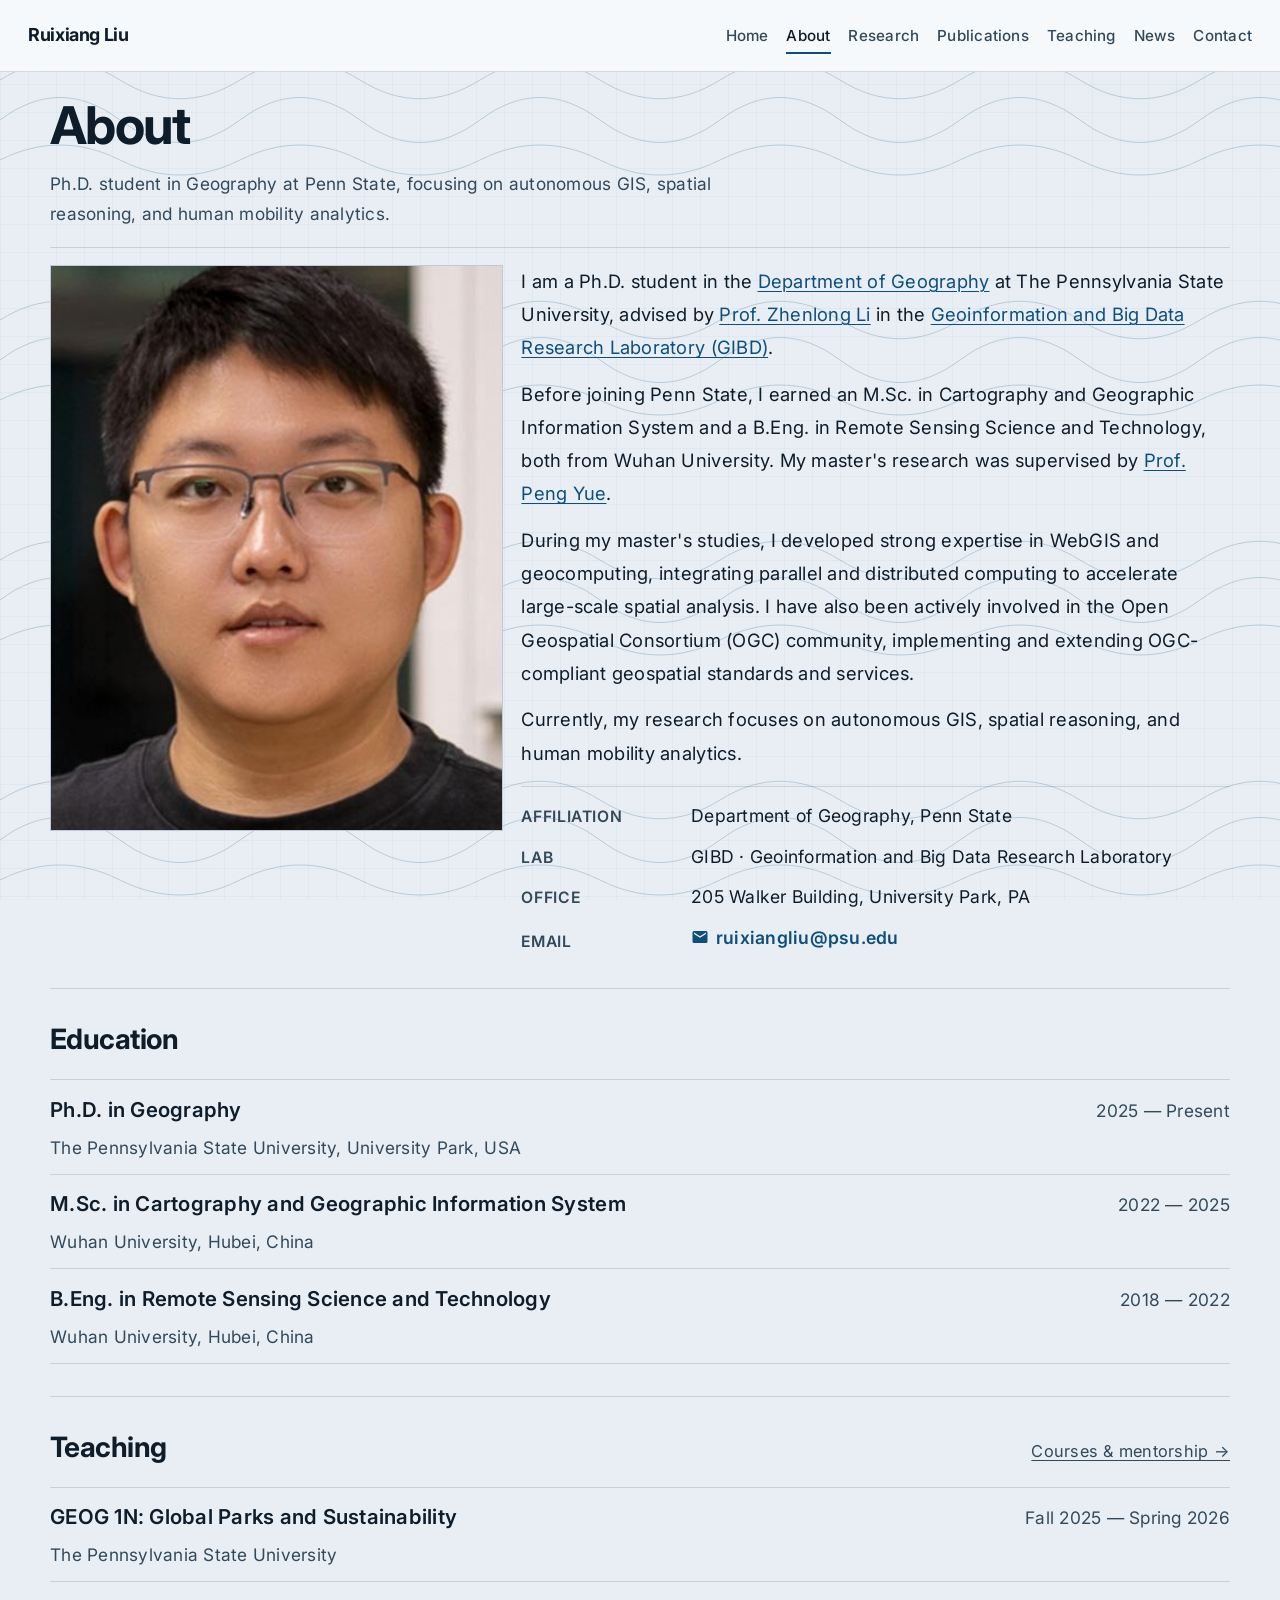
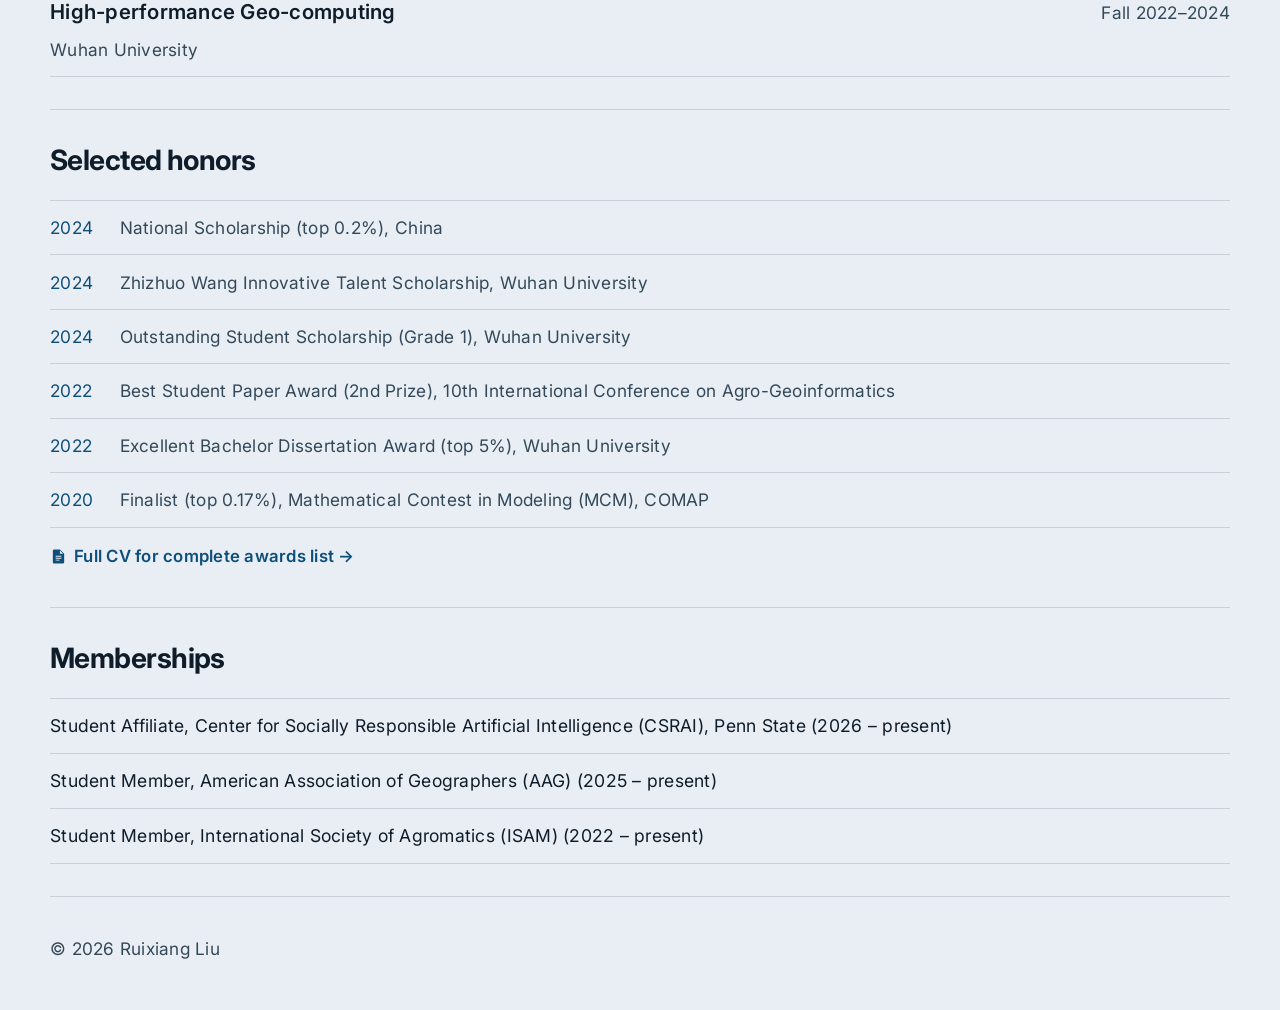
==== about.html @ 12e1f046 "Publish academic homepage for GitHub Pages. Includes profile pages, publications, contact map, and l" ====
<!DOCTYPE html>
<html lang="en">
<head>
  <meta charset="UTF-8" />
  <meta name="viewport" content="width=device-width, initial-scale=1" />
  <meta name="description" content="About Ruixiang Liu — Ph.D. student in Geography at The Pennsylvania State University." />
  <title>About · Ruixiang Liu</title>
  <link rel="preconnect" href="https://fonts.googleapis.com" />
  <link rel="preconnect" href="https://fonts.gstatic.com" crossorigin />
  <link href="https://fonts.googleapis.com/css2?family=Inter:ital,opsz,wght@0,14..32,400;0,14..32,500;0,14..32,600;0,14..32,700;1,14..32,400;1,14..32,500&display=swap" rel="stylesheet" />
  <link rel="stylesheet" href="css/styles.css" />
</head>

<body data-page="about">
  <div class="atmosphere" aria-hidden="true"></div>

  <header class="site-header">
    <a class="logo" href="index.html">Ruixiang Liu</a>
    <nav class="nav" aria-label="Primary">
      <a href="index.html">Home</a>
      <a class="is-active" href="about.html">About</a>
      <a href="research.html">Research</a>
      <a href="publications.html">Publications</a>
      <a href="teaching.html">Teaching</a>
      <a href="news.html">News</a>
      <a href="contact.html">Contact</a>
    </nav>
    <button class="nav-toggle" type="button" aria-label="Open menu" aria-expanded="false">
      <span></span><span></span>
    </button>
  </header>

  <main>
    <header class="page-hero">
      <div class="page-hero-copy">
        <h1>About</h1>
        <p class="page-lede">Ph.D. student in Geography at Penn State, focusing on autonomous GIS, spatial reasoning, and human mobility analytics.</p>
      </div>
    </header>

    <section class="section section-flush">
      <div class="about-grid">
        <div class="about-photo">
          <img src="assets/portrait.jpg" alt="Portrait of Ruixiang Liu" width="400" height="560">
        </div>
        <div class="about-copy">
          <p>
            I am a Ph.D. student in the
            <a href="https://www.geog.psu.edu/" target="_blank" rel="noopener">Department of Geography</a>
            at The Pennsylvania State University, advised by
            <a href="https://www.geog.psu.edu/directory/zhenlong-li" target="_blank" rel="noopener">Prof. Zhenlong Li</a>
            in the
            <a href="https://giscience.psu.edu/" target="_blank" rel="noopener">Geoinformation and Big Data Research Laboratory (GIBD)</a>.
          </p>
          <p>
            Before joining Penn State, I earned an M.Sc. in Cartography and Geographic Information System
            and a B.Eng. in Remote Sensing Science and Technology, both from Wuhan University.
            My master's research was supervised by
            <a href="https://geos.whu.edu.cn/peng.html" target="_blank" rel="noopener">Prof. Peng Yue</a>.
          </p>
          <p>
            During my master's studies, I developed strong expertise in WebGIS and geocomputing,
            integrating parallel and distributed computing to accelerate large-scale spatial analysis.
            I have also been actively involved in the Open Geospatial Consortium (OGC) community,
            implementing and extending OGC-compliant geospatial standards and services.
          </p>
          <p>
            Currently, my research focuses on autonomous GIS, spatial reasoning, and human mobility analytics.
          </p>
          <dl class="meta-list">
            <div>
              <dt>Affiliation</dt>
              <dd>Department of Geography, Penn State</dd>
            </div>
            <div>
              <dt>Lab</dt>
              <dd>GIBD · Geoinformation and Big Data Research Laboratory</dd>
            </div>
            <div>
              <dt>Office</dt>
              <dd>205 Walker Building, University Park, PA</dd>
            </div>
            <div>
              <dt>Email</dt>
              <dd><a href="mailto:ruixiangliu@psu.edu">ruixiangliu@psu.edu</a></dd>
            </div>
          </dl>
        </div>
      </div>
    </section>

    <section class="section">
      <div class="section-head">
        <h2>Education</h2>
      </div>
      <ul class="edu-list">
        <li>
          <div>
            <h3>Ph.D. in Geography</h3>
            <p>The Pennsylvania State University, University Park, USA</p>
          </div>
          <span>2025 — Present</span>
        </li>
        <li>
          <div>
            <h3>M.Sc. in Cartography and Geographic Information System</h3>
            <p>Wuhan University, Hubei, China</p>
          </div>
          <span>2022 — 2025</span>
        </li>
        <li>
          <div>
            <h3>B.Eng. in Remote Sensing Science and Technology</h3>
            <p>Wuhan University, Hubei, China</p>
          </div>
          <span>2018 — 2022</span>
        </li>
      </ul>
    </section>

    <section class="section">
      <div class="section-head">
        <h2>Teaching</h2>
        <p><a href="teaching.html">Courses &amp; mentorship →</a></p>
      </div>
      <ul class="edu-list">
        <li>
          <div>
            <h3>GEOG 1N: Global Parks and Sustainability</h3>
            <p>The Pennsylvania State University</p>
          </div>
          <span>Fall 2025 — Spring 2026</span>
        </li>
        <li>
          <div>
            <h3>High-performance Geo-computing</h3>
            <p>Wuhan University</p>
          </div>
          <span>Fall 2022–2024</span>
        </li>
      </ul>
    </section>

    <section class="section">
      <div class="section-head">
        <h2>Selected honors</h2>
      </div>
      <ul class="award-list">
        <li><span>2024</span><p>National Scholarship (top 0.2%), China</p></li>
        <li><span>2024</span><p>Zhizhuo Wang Innovative Talent Scholarship, Wuhan University</p></li>
        <li><span>2024</span><p>Outstanding Student Scholarship (Grade 1), Wuhan University</p></li>
        <li><span>2022</span><p>Best Student Paper Award (2nd Prize), 10th International Conference on Agro-Geoinformatics</p></li>
        <li><span>2022</span><p>Excellent Bachelor Dissertation Award (top 5%), Wuhan University</p></li>
        <li><span>2020</span><p>Finalist (top 0.17%), Mathematical Contest in Modeling (MCM), COMAP</p></li>
      </ul>
      <p class="page-more"><a href="assets/cv.pdf">Full CV for complete awards list →</a></p>
    </section>

    <section class="section">
      <div class="section-head">
        <h2>Memberships</h2>
      </div>
      <ul class="plain-list">
        
        <li>Student Affiliate, Center for Socially Responsible Artificial Intelligence (CSRAI), Penn State (2026 – present)</li>
        <li>Student Member, American Association of Geographers (AAG) (2025 – present)</li>
        <li>Student Member, International Society of Agromatics (ISAM) (2022 – present)</li>
      </ul>
    </section>
  </main>

  <footer class="site-footer">
    <p>© <span id="year"></span> Ruixiang Liu</p>
  </footer>

  <script src="js/main.js"></script>
  <script src="js/editor.js"></script>
</body>
</html>
---- css/styles.css ----
:root {
  --bg: #e8eef4;
  --bg-soft: #dce5ee;
  --ink: #0f1c2a;
  --ink-muted: #334859;
  --line: rgba(15, 28, 42, 0.14);
  --accent: #0d4f7a;
  --accent-2: #1a6b9a;
  --accent-soft: rgba(13, 79, 122, 0.1);
  --panel: #f7fafc;
  --panel-dark: #10283d;
  --radius: 0;
  --max: 1180px;
  --header-h: 4.5rem;
  --font-display: "Inter", "Segoe UI", sans-serif;
  --font-body: "Inter", "Segoe UI", sans-serif;
  --font-mono: "Inter", "Segoe UI", sans-serif;
  --ease: cubic-bezier(0.22, 1, 0.36, 1);
}

*,
*::before,
*::after {
  box-sizing: border-box;
}

html {
  scroll-behavior: smooth;
}

body {
  margin: 0;
  color: var(--ink);
  background: var(--bg);
  font-family: var(--font-body);
  font-weight: 400;
  font-size: clamp(1rem, 0.2vw + 0.96rem, 1.0625rem);
  line-height: 1.8;
  letter-spacing: 0.015em;
  -webkit-font-smoothing: antialiased;
  text-rendering: optimizeLegibility;
}

img {
  display: block;
  max-width: 100%;
  height: auto;
}

a {
  color: inherit;
  text-decoration-thickness: 1px;
  text-underline-offset: 0.16em;
  transition: color 0.2s var(--ease);
}

a:hover {
  color: var(--accent);
}

::selection {
  background: var(--accent-soft);
  color: var(--ink);
}

.atmosphere {
  position: fixed;
  inset: 0;
  z-index: -1;
  pointer-events: none;
  background:
    linear-gradient(180deg, rgba(232, 238, 244, 0.92), rgba(232, 238, 244, 0.96)),
    radial-gradient(ellipse 80% 50% at 100% 0%, rgba(13, 79, 122, 0.12), transparent 55%),
    radial-gradient(ellipse 60% 40% at 0% 100%, rgba(26, 107, 154, 0.08), transparent 50%),
    #e8eef4;
}

.atmosphere::before {
  content: "";
  position: absolute;
  inset: 0;
  opacity: 0.55;
  background-image:
    linear-gradient(rgba(13, 79, 122, 0.06) 1px, transparent 1px),
    linear-gradient(90deg, rgba(13, 79, 122, 0.06) 1px, transparent 1px);
  background-size: 28px 28px;
}

.atmosphere::after {
  content: "";
  position: absolute;
  inset: 0;
  opacity: 0.22;
  background-image: url("data:image/svg+xml,%3Csvg xmlns='http://www.w3.org/2000/svg' width='240' height='240'%3E%3Cpath d='M0 120c40-30 80-30 120 0s80 30 120 0M0 160c40-20 80-20 120 0s80 20 120 0M0 80c40-25 80-25 120 0s80 25 120 0' fill='none' stroke='%230d4f7a' stroke-width='1'/%3E%3C/svg%3E");
  background-size: 240px 240px;
}

.site-header {
  position: sticky;
  top: 0;
  z-index: 50;
  display: flex;
  align-items: center;
  justify-content: space-between;
  gap: 1rem;
  height: var(--header-h);
  padding: 0 clamp(1rem, 3vw, 1.75rem);
  background: rgba(247, 250, 252, 0.92);
  border-bottom: 1px solid var(--line);
  backdrop-filter: blur(10px);
}

.site-header.is-scrolled {
  box-shadow: 0 1px 0 rgba(13, 79, 122, 0.08);
}

.logo {
  font-family: var(--font-display);
  font-size: clamp(1.05rem, 1.4vw, 1.2rem);
  font-weight: 700;
  letter-spacing: -0.02em;
  text-decoration: none;
  white-space: nowrap;
}

.nav {
  display: flex;
  flex-wrap: wrap;
  justify-content: flex-end;
  gap: clamp(0.7rem, 1.4vw, 1.15rem);
}

.nav a {
  position: relative;
  font-size: 0.95rem;
  font-weight: 500;
  letter-spacing: 0.015em;
  text-decoration: none;
  color: var(--ink-muted);
}

.nav a::after {
  content: "";
  position: absolute;
  left: 0;
  bottom: -0.28rem;
  width: 100%;
  height: 1.5px;
  background: var(--accent);
  transform: scaleX(0);
  transform-origin: left;
  transition: transform 0.28s var(--ease);
}

.nav a:hover,
.nav a.is-active {
  color: var(--ink);
}

.nav a:hover::after,
.nav a.is-active::after {
  transform: scaleX(1);
}

.nav-toggle {
  display: none;
  width: 2.4rem;
  height: 2.4rem;
  padding: 0;
  border: 0;
  background: transparent;
  cursor: pointer;
}

.nav-toggle span {
  display: block;
  width: 1.15rem;
  height: 1.5px;
  margin: 0.32rem auto;
  background: var(--ink);
  transition: transform 0.3s var(--ease), opacity 0.3s var(--ease);
}

.nav-toggle[aria-expanded="true"] span:first-child {
  transform: translateY(4.5px) rotate(45deg);
}

.nav-toggle[aria-expanded="true"] span:last-child {
  transform: translateY(-4.5px) rotate(-45deg);
}

main {
  width: min(100% - 2rem, var(--max));
  margin: 0 auto;
}

.hero {
  display: grid;
  grid-template-columns: 1.05fr 0.95fr;
  gap: 1.5rem;
  align-items: center;
  min-height: calc(100svh - var(--header-h) - 2rem);
  padding: 1.75rem 0 1.5rem;
}

.hero-wide {
  grid-template-columns: 1fr;
  align-items: stretch;
  min-height: auto;
  padding: 2.25rem 0 1.75rem;
}

.hero-wide .hero-copy {
  width: 100%;
  max-width: none;
}

.hero-wide .hero-name {
  max-width: none;
}

.hero-wide .hero-lede {
  max-width: 52rem;
}

.hero-wide .hero-stats {
  grid-template-columns: repeat(3, minmax(0, 1fr));
  gap: 0.9rem;
  margin-top: 2rem;
}

.hero-wide .hero-stat {
  min-height: 100%;
  padding: 1.1rem 1rem;
}

.hero-wide .hero-stat strong {
  font-size: clamp(1.55rem, 2.2vw, 1.95rem);
  letter-spacing: -0.02em;
}

.hero-wide .hero-stat span {
  margin-top: 0.45rem;
  font-size: 0.95rem;
  line-height: 1.45;
  font-weight: 500;
}

.hero-copy {
  min-width: 0;
}

.hero-role {
  margin: 0 0 0.65rem;
  font-size: 0.98rem;
  font-weight: 600;
  letter-spacing: 0.02em;
  color: var(--accent);
}

.hero-affiliation {
  margin: 0.85rem 0 0;
  max-width: 36rem;
  font-size: 1.02rem;
  line-height: 1.55;
  color: var(--ink-muted);
}

.hero-affiliation a {
  display: inline-block;
  margin-left: 0.15rem;
  font-weight: 600;
  color: var(--accent);
  text-decoration: none;
}

.hero-affiliation a:hover {
  text-decoration: underline;
}

.hero-visual {
  position: relative;
  border: 1px solid rgba(13, 79, 122, 0.28);
  background: var(--panel-dark);
  overflow: hidden;
}

.hero-visual a {
  display: block;
  color: inherit;
  text-decoration: none;
}

.hero-visual img {
  width: 100%;
  height: auto;
  aspect-ratio: 4 / 5;
  object-fit: cover;
  object-position: center top;
  transition: transform 0.45s var(--ease);
}

.hero-visual a:hover img {
  transform: scale(1.03);
}

.hero-visual .visual-caption {
  position: absolute;
  left: 0;
  right: 0;
  bottom: 0;
  display: flex;
  justify-content: space-between;
  gap: 0.75rem;
  padding: 0.7rem 0.9rem;
  background: rgba(11, 31, 51, 0.88);
  color: #9fd0ea;
  font-family: var(--font-mono);
  font-size: 1.08rem;
  letter-spacing: 0.04em;
}

.hero-eyebrow,
.page-hero .hero-eyebrow {
  margin: 0 0 0.85rem;
  font-family: var(--font-body);
  font-size: 0.95rem;
  font-weight: 600;
  letter-spacing: 0.08em;
  text-transform: uppercase;
  color: var(--accent);
}

.hero-name {
  margin: 0;
  font-family: var(--font-display);
  font-size: clamp(2.5rem, 5.5vw, 3.75rem);
  font-weight: 700;
  line-height: 1.18;
  letter-spacing: -0.025em;
}

.hero-lede {
  margin: 1.15rem 0 0;
  max-width: 40rem;
  font-size: clamp(1.08rem, 1.2vw, 1.2rem);
  font-weight: 400;
  line-height: 1.7;
  color: var(--ink-muted);
}

.hero-lede em {
  font-family: var(--font-display);
  font-style: italic;
  font-weight: 600;
  color: var(--ink);
}

.hero-actions {
  display: flex;
  flex-wrap: wrap;
  gap: 0.55rem;
  margin-top: 1.2rem;
}

.hero-stats {
  display: grid;
  grid-template-columns: repeat(3, 1fr);
  gap: 0.65rem;
  margin-top: 1.35rem;
}

.hero-stat {
  padding: 0.85rem 0.9rem;
  background: var(--panel);
  border: 1px solid var(--line);
}

.hero-stat strong {
  display: block;
  font-family: var(--font-display);
  font-size: 1.75rem;
  font-weight: 600;
  line-height: 1.1;
  color: var(--accent);
}

.hero-stat span {
  display: block;
  margin-top: 0.3rem;
  font-size: 1.08rem;
  color: var(--ink-muted);
}

.btn {
  display: inline-flex;
  align-items: center;
  justify-content: center;
  gap: 0.45rem;
  min-height: 3rem;
  padding: 0 1.2rem;
  border: 1px solid var(--ink);
  border-radius: var(--radius);
  font-size: 1.12rem;
  font-weight: 600;
  letter-spacing: 0.02em;
  text-decoration: none;
  transition: background 0.2s var(--ease), color 0.2s var(--ease), border-color 0.2s var(--ease);
}

.btn-primary {
  background: var(--accent);
  border-color: var(--accent);
  color: #f7fafc;
}

.btn-primary:hover {
  background: var(--accent-2);
  border-color: var(--accent-2);
  color: #f7fafc;
}

.btn-ghost {
  background: var(--panel);
  color: var(--ink);
}

.btn-ghost:hover {
  border-color: var(--accent);
  color: var(--accent);
}

.page-hero {
  display: block;
  padding: 1.5rem 0 1.15rem;
  border-bottom: 1px solid var(--line);
}

.page-hero-copy h1 {
  margin: 0;
  font-family: var(--font-display);
  font-size: clamp(2.35rem, 5vw, 3.25rem);
  font-weight: 700;
  letter-spacing: -0.03em;
  line-height: 1.15;
}

.page-lede {
  margin: 0.85rem 0 0;
  max-width: 42rem;
  font-size: 1.08rem;
  line-height: 1.7;
  color: var(--ink-muted);
}

.page-lede a {
  color: var(--accent);
}

.page-hero-visual {
  display: none;
}

.page-more {
  margin: 0.85rem 0 0;
}

.page-more a {
  font-size: 1.05rem;
  font-weight: 600;
  color: var(--accent);
  text-decoration: none;
}

.page-more a:hover {
  text-decoration: underline;
}

.section {
  padding: 2rem 0;
  border-top: 1px solid var(--line);
}

.section-flush {
  border-top: 0;
  padding-top: 1.1rem;
}

.section-head {
  display: flex;
  flex-wrap: wrap;
  align-items: baseline;
  justify-content: space-between;
  gap: 0.65rem 1rem;
  margin-bottom: 1.35rem;
}

.section-head h2 {
  margin: 0;
  font-family: var(--font-display);
  font-size: clamp(1.4rem, 2.4vw, 1.75rem);
  font-weight: 700;
  letter-spacing: -0.02em;
  line-height: 1.3;
}

.section-head p {
  margin: 0;
  max-width: 36rem;
  font-size: 1.02rem;
  line-height: 1.65;
  color: var(--ink-muted);
}

.media-grid {
  display: grid;
  grid-template-columns: repeat(3, 1fr);
  gap: 0.85rem;
}

.media-card {
  display: flex;
  flex-direction: column;
  background: var(--panel);
  border: 1px solid var(--line);
  text-decoration: none;
  color: inherit;
  transition: border-color 0.2s var(--ease), transform 0.2s var(--ease);
}

.media-card:hover {
  border-color: var(--accent);
  color: inherit;
  transform: translateY(-1px);
}

.media-card figure {
  margin: 0;
  background: var(--panel-dark);
  border-bottom: 1px solid var(--line);
}

.media-card img {
  width: 100%;
  aspect-ratio: 16 / 10;
  object-fit: cover;
}

.media-card .media-body {
  display: flex;
  flex-direction: column;
  gap: 0.4rem;
  padding: 1rem 1.05rem 1.15rem;
  flex: 1;
}

.media-card .media-kicker {
  font-family: var(--font-mono);
  font-size: 1.08rem;
  letter-spacing: 0.06em;
  text-transform: uppercase;
  color: var(--accent);
}

.media-card h3 {
  margin: 0;
  font-family: var(--font-display);
  font-size: 1.35rem;
  font-weight: 600;
  line-height: 1.25;
}

.media-card p {
  margin: 0;
  font-size: 1.05rem;
  color: var(--ink-muted);
}

.about-grid {
  display: grid;
  grid-template-columns: minmax(0, 0.78fr) minmax(0, 1.22fr);
  gap: 1.15rem;
  align-items: start;
}

.about-photo {
  position: relative;
  overflow: hidden;
  aspect-ratio: 4 / 5;
  border: 1px solid var(--line);
  background: var(--bg-soft);
}

.about-photo img {
  width: 100%;
  height: 100%;
  object-fit: cover;
  filter: grayscale(0.08) contrast(1.04);
}

.about-side {
  display: grid;
  gap: 0.75rem;
}

.about-side .mini-panel {
  border: 1px solid var(--line);
  background: var(--panel);
  padding: 0.75rem;
}

.about-side .mini-panel img {
  width: 100%;
  aspect-ratio: 16 / 10;
  object-fit: cover;
  margin-bottom: 0.55rem;
  border: 1px solid var(--line);
}

.about-side .mini-panel h3 {
  margin: 0 0 0.25rem;
  font-family: var(--font-display);
  font-size: 1.20rem;
  font-weight: 600;
}

.about-side .mini-panel p {
  margin: 0;
  font-size: 1.08rem;
  color: var(--ink-muted);
}

.about-copy p {
  margin: 0 0 0.85rem;
  max-width: 44rem;
  font-size: 1.15rem;
}

.about-copy a {
  color: var(--accent);
}

.meta-list {
  display: grid;
  gap: 0.55rem;
  margin: 1rem 0 0;
  padding-top: 0.85rem;
  border-top: 1px solid var(--line);
}

.meta-list div {
  display: grid;
  grid-template-columns: 9.75rem 1fr;
  gap: 0.85rem;
  align-items: baseline;
}

.meta-list dt {
  margin: 0;
  font-family: var(--font-mono);
  font-size: 0.98rem;
  font-weight: 600;
  letter-spacing: 0.04em;
  text-transform: uppercase;
  color: var(--ink-muted);
  white-space: nowrap;
}

.meta-list dd {
  margin: 0;
  font-size: 1.10rem;
}

.theme-list {
  display: grid;
  gap: 0.85rem;
}

.theme-item {
  display: grid;
  grid-template-columns: minmax(0, 0.85fr) minmax(0, 1.15fr);
  gap: 0.9rem;
  align-items: stretch;
  padding: 0.75rem;
  background: var(--panel);
  border: 1px solid var(--line);
}

.theme-item figure {
  margin: 0;
  background: var(--panel-dark);
  border: 1px solid rgba(13, 79, 122, 0.2);
}

.theme-item img {
  width: 100%;
  height: 100%;
  min-height: 150px;
  object-fit: cover;
}

.theme-item .theme-copy {
  display: flex;
  flex-direction: column;
  justify-content: center;
  gap: 0.35rem;
  padding: 0.15rem 0.2rem;
}

.theme-item .theme-index {
  font-family: var(--font-mono);
  font-size: 1.08rem;
  letter-spacing: 0.08em;
  color: var(--accent);
}

.theme-item h3 {
  margin: 0;
  font-family: var(--font-display);
  font-size: clamp(1.40rem, 2.2vw, 1.75rem);
  font-weight: 600;
}

.theme-item p {
  margin: 0;
  font-size: 1.12rem;
  color: var(--ink-muted);
}

.interest-list,
.pub-list,
.news-list,
.edu-list,
.award-list,
.plain-list {
  list-style: none;
  margin: 0;
  padding: 0;
}

.pub {
  display: grid;
  grid-template-columns: 3.6rem 1fr;
  gap: 0.85rem;
  padding: 0.85rem 0;
  border-top: 1px solid var(--line);
}

.pub:last-child {
  border-bottom: 1px solid var(--line);
}

.pub-year {
  font-family: var(--font-mono);
  font-size: 1.05rem;
  font-weight: 500;
  color: var(--accent);
  padding-top: 0.2rem;
}

.pub-body h3 {
  margin: 0;
  font-family: var(--font-display);
  font-size: 1.28rem;
  font-weight: 600;
  line-height: 1.35;
}

.pub-body h3 a {
  text-decoration: none;
}

.pub-body h3 a:hover {
  text-decoration: underline;
}

.pub-authors,
.pub-venue {
  margin: 0.35rem 0 0;
  font-size: 1.05rem;
  color: var(--ink-muted);
}

.pub-links {
  display: flex;
  flex-wrap: wrap;
  gap: 0.85rem;
  margin-top: 0.55rem;
}

.pub-links a {
  display: inline-flex;
  align-items: center;
  gap: 0.35rem;
  font-family: var(--font-mono);
  font-size: 1.08rem;
  font-weight: 500;
  letter-spacing: 0.04em;
  text-transform: uppercase;
  text-decoration: none;
  color: var(--accent);
}

.pub-links a:hover {
  text-decoration: underline;
}

.featured-pubs {
  display: grid;
  grid-template-columns: 1fr 1fr;
  gap: 0.85rem;
  margin-bottom: 1rem;
}

.featured-pub {
  display: grid;
  grid-template-rows: auto 1fr;
  border: 1px solid var(--line);
  background: var(--panel);
}

.featured-pub figure {
  margin: 0;
  background: var(--panel-dark);
}

.featured-pub img {
  width: 100%;
  aspect-ratio: 2 / 1;
  object-fit: cover;
}

.featured-pub .featured-body {
  padding: 0.8rem 0.85rem 0.95rem;
}

.featured-pub .media-kicker {
  font-family: var(--font-mono);
  font-size: 1.08rem;
  letter-spacing: 0.06em;
  text-transform: uppercase;
  color: var(--accent);
}

.featured-pub h3 {
  margin: 0.4rem 0 0;
  font-family: var(--font-display);
  font-size: 1.30rem;
  font-weight: 600;
  line-height: 1.3;
}

.featured-pub p {
  margin: 0.45rem 0 0;
  font-size: 1.05rem;
  color: var(--ink-muted);
}

.news-list li {
  display: grid;
  grid-template-columns: 6.2rem 1fr;
  gap: 0.85rem;
  padding: 0.7rem 0;
  border-top: 1px solid var(--line);
}

.news-list li:last-child {
  border-bottom: 1px solid var(--line);
}

.news-list time {
  font-family: var(--font-mono);
  font-size: 1.08rem;
  font-weight: 500;
  color: var(--ink-muted);
}

.news-list p {
  margin: 0;
  font-size: 1.12rem;
}

.news-visual-row {
  display: grid;
  grid-template-columns: 1.1fr 0.9fr;
  gap: 0.85rem;
  margin-bottom: 1rem;
}

.news-feature {
  display: grid;
  grid-template-columns: 0.9fr 1.1fr;
  gap: 0;
  border: 1px solid var(--line);
  background: var(--panel);
  overflow: hidden;
}

.news-feature figure {
  margin: 0;
  background: var(--panel-dark);
}

.news-feature img {
  width: 100%;
  height: 100%;
  min-height: 160px;
  object-fit: cover;
}

.news-feature .featured-body {
  padding: 0.9rem 1rem;
  display: flex;
  flex-direction: column;
  justify-content: center;
}

.edu-list li,
.award-list li {
  display: flex;
  justify-content: space-between;
  gap: 1rem;
  align-items: baseline;
  padding: 0.7rem 0;
  border-top: 1px solid var(--line);
}

.edu-list li:last-child,
.award-list li:last-child,
.plain-list li:last-child {
  border-bottom: 1px solid var(--line);
}

.edu-list h3 {
  margin: 0 0 0.2rem;
  font-family: var(--font-display);
  font-size: 1.28rem;
  font-weight: 600;
}

.edu-list p,
.award-list p {
  margin: 0;
  font-size: 1.08rem;
  color: var(--ink-muted);
}

.edu-list span,
.award-list span {
  flex-shrink: 0;
  font-family: var(--font-mono);
  font-size: 1.08rem;
  color: var(--ink-muted);
}

.award-list li {
  display: grid;
  grid-template-columns: 3.5rem 1fr;
  gap: 0.85rem;
}

.award-list span {
  color: var(--accent);
}

.plain-list li {
  padding: 0.7rem 0;
  border-top: 1px solid var(--line);
  font-size: 1.10rem;
}

.standards-list a {
  color: var(--accent);
  margin-left: 0.3rem;
}

.tag-list {
  display: flex;
  flex-wrap: wrap;
  gap: 0.45rem;
  list-style: none;
  margin: 0;
  padding: 0;
}

.tag-list li {
  padding: 0.5rem 0.8rem;
  border: 1px solid var(--line);
  background: var(--panel);
  font-size: 1.05rem;
  font-weight: 500;
  color: var(--ink-muted);
}

.contact-row {
  display: grid;
  grid-template-columns: repeat(3, 1fr);
  gap: 1px;
  background: var(--line);
  border: 1px solid var(--line);
}

.contact-row-wide {
  grid-template-columns: repeat(3, 1fr);
}

.contact-item {
  display: flex;
  flex-direction: column;
  justify-content: center;
  gap: 0.45rem;
  min-height: 5.25rem;
  padding: 0.95rem 1rem;
  background: var(--panel);
  text-decoration: none;
  transition: background 0.2s var(--ease);
}

.contact-item:hover {
  background: var(--accent-soft);
  color: inherit;
}

.contact-label {
  display: inline-flex;
  align-items: center;
  gap: 0.5rem;
  font-family: var(--font-mono);
  font-size: 0.95rem;
  font-weight: 500;
  letter-spacing: 0.06em;
  text-transform: uppercase;
  color: var(--ink-muted);
  line-height: 1.3;
}

.contact-value {
  display: block;
  margin: 0;
  font-size: 1.08rem;
  font-weight: 600;
  line-height: 1.35;
  word-break: break-word;
}

.contact-office-head {
  margin-top: 1.35rem;
  margin-bottom: 0.65rem;
}

.office-block {
  margin: 0;
  font-style: normal;
  line-height: 1.7;
  color: var(--ink-muted);
  font-size: 1.15rem;
}

.contact-layout {
  display: grid;
  grid-template-columns: 1.1fr 0.9fr;
  gap: 0.9rem;
  align-items: start;
}

.map-panel {
  display: grid;
  gap: 0.75rem;
}

.office-map,
.visitor-map {
  border: 1px solid var(--line);
  background: var(--panel);
  overflow: hidden;
}

.office-map iframe {
  display: block;
  width: 100%;
  aspect-ratio: 4 / 3;
  min-height: 220px;
  height: auto;
  border: 0;
  background: #dce5ee;
}

.office-map .map-meta,
.visitor-map-head {
  display: flex;
  flex-wrap: wrap;
  justify-content: space-between;
  gap: 0.35rem 0.85rem;
  padding: 0.75rem 0.9rem;
  background: rgba(11, 31, 51, 0.95);
  color: #9fd0ea;
  font-family: var(--font-mono);
  font-size: 0.95rem;
  letter-spacing: 0.04em;
}

.visitor-map-head {
  flex-direction: column;
  align-items: flex-start;
  gap: 0.2rem;
}

.visitor-map-head h2 {
  margin: 0;
  font-family: var(--font-body);
  font-size: 1.05rem;
  font-weight: 700;
  letter-spacing: 0;
  color: #e8f1f8;
}

.visitor-map-head p {
  margin: 0;
  color: #9fd0ea;
  font-size: 0.92rem;
}

.visitor-map-mount {
  min-height: 180px;
  padding: 0.75rem;
  background: #f7fafc;
}

.visitor-map-mount #mapmyvisitors-widget,
.visitor-map-mount .mapmyvisitors-map-container,
.visitor-map-mount a,
.visitor-map-mount img {
  display: block;
  width: 100% !important;
  max-width: 100%;
  height: auto !important;
  margin: 0 auto;
}

.visitor-map-fallback {
  display: grid;
  gap: 0.65rem;
  color: var(--ink-muted);
  font-size: 1.02rem;
  line-height: 1.55;
}

.visitor-map-fallback strong {
  color: var(--ink);
}

.visitor-map-fallback ol {
  margin: 0;
  padding-left: 1.2rem;
}

.visitor-map-fallback li + li {
  margin-top: 0.35rem;
}

.visitor-map-fallback code {
  font-family: var(--font-mono);
  font-size: 0.92em;
}

.teaching-grid {
  display: grid;
  grid-template-columns: repeat(3, 1fr);
  gap: 0.9rem;
}

.teaching-card {
  padding: 1.15rem 1.1rem;
  border: 1px solid var(--line);
  background: var(--panel);
  position: relative;
}

.teaching-card h3 {
  margin: 0 0 0.55rem;
  font-size: 1.12rem;
  font-weight: 700;
  letter-spacing: -0.015em;
}

.teaching-card p {
  margin: 0;
  font-size: 1.02rem;
  line-height: 1.65;
  color: var(--ink-muted);
}

.profile-links {
  display: flex;
  flex-wrap: wrap;
  gap: 0.65rem 1.1rem;
  margin: 1rem 0 0;
}

.profile-links a,
.page-more a[href*="://"],
.page-more a[href^="mailto:"],
.page-more a[href$=".pdf"],
.site-footer a[href*="://"],
.site-footer a[href^="mailto:"],
.meta-list a[href^="mailto:"],
.news-list a[href*="arxiv.org"],
.news-list a[href*="doi.org"] {
  display: inline-flex;
  align-items: center;
  gap: 0.4rem;
  text-decoration: none;
  font-weight: 600;
  color: var(--accent);
}

.profile-links a:hover,
.page-more a[href*="://"]:hover,
.page-more a[href^="mailto:"]:hover,
.page-more a[href$=".pdf"]:hover,
.site-footer a[href*="://"]:hover {
  text-decoration: underline;
}

/* Brand / service icons for outbound profile & paper links */
.profile-links a[href*="scholar.google"]::before,
.profile-links a[href*="researchgate.net"]::before,
.profile-links a[href*="orcid.org"]::before,
.pub-links a[href*="arxiv.org"]::before,
.pub-links a[href*="doi.org"]::before,
.pub-links a[href*="scholar.google"]::before,
.hero-actions a[href*="scholar.google"]::before,
.hero-actions a[href*="researchgate.net"]::before,
.hero-actions a[href*="orcid.org"]::before,
.hero-actions a[href*="linkedin.com"]::before,
.hero-actions a[href^="mailto:"]::before,
.hero-actions a[href$=".pdf"]::before,
.contact-item[href*="scholar.google"] .contact-label::before,
.contact-item[href*="researchgate.net"] .contact-label::before,
.contact-item[href*="orcid.org"] .contact-label::before,
.contact-item[href*="linkedin.com"] .contact-label::before,
.contact-item[href^="mailto:"] .contact-label::before,
.contact-item[href*="geog.psu.edu"] .contact-label::before,
.contact-item[href*="giscience.psu.edu"] .contact-label::before,
.contact-item[href$=".pdf"] .contact-label::before,
.page-more a[href^="mailto:"]::before,
.page-more a[href$=".pdf"]::before,
.site-footer a[href*="scholar.google"]::before,
.site-footer a[href*="researchgate.net"]::before,
.site-footer a[href*="orcid.org"]::before,
.meta-list a[href^="mailto:"]::before,
.news-list a[href*="arxiv.org"]::before,
.news-list a[href*="doi.org"]::before {
  content: "";
  display: inline-block;
  flex: 0 0 auto;
  width: 1.05em;
  height: 1.05em;
  background-color: currentColor;
  -webkit-mask: var(--link-icon) center / contain no-repeat;
  mask: var(--link-icon) center / contain no-repeat;
}

.contact-item .contact-label::before {
  width: 1.05rem;
  height: 1.05rem;
}

.btn::before {
  width: 1.05em;
  height: 1.05em;
}

.profile-links a[href*="scholar.google"],
.hero-actions a[href*="scholar.google"],
.contact-item[href*="scholar.google"],
.site-footer a[href*="scholar.google"],
.pub-links a[href*="scholar.google"] {
  --link-icon: url("../assets/icons/scholar.svg");
}

.profile-links a[href*="researchgate.net"],
.hero-actions a[href*="researchgate.net"],
.contact-item[href*="researchgate.net"],
.site-footer a[href*="researchgate.net"] {
  --link-icon: url("../assets/icons/researchgate.svg");
}

.profile-links a[href*="orcid.org"],
.hero-actions a[href*="orcid.org"],
.contact-item[href*="orcid.org"],
.site-footer a[href*="orcid.org"] {
  --link-icon: url("../assets/icons/orcid.svg");
}

.pub-links a[href*="arxiv.org"],
.news-list a[href*="arxiv.org"] {
  --link-icon: url("../assets/icons/arxiv.svg");
}

.pub-links a[href*="doi.org"],
.news-list a[href*="doi.org"] {
  --link-icon: url("../assets/icons/doi.svg");
}

.contact-item[href*="linkedin.com"],
.hero-actions a[href*="linkedin.com"] {
  --link-icon: url("../assets/icons/linkedin.svg");
}

.hero-actions a[href^="mailto:"],
.contact-item[href^="mailto:"],
.page-more a[href^="mailto:"],
.meta-list a[href^="mailto:"] {
  --link-icon: url("../assets/icons/email.svg");
}

.hero-actions a[href$=".pdf"],
.page-more a[href$=".pdf"],
.contact-item[href$=".pdf"] {
  --link-icon: url("../assets/icons/pdf.svg");
}

.contact-item[href*="geog.psu.edu"],
.contact-item[href*="giscience.psu.edu"] {
  --link-icon: url("../assets/icons/location.svg");
}

.site-footer {
  width: min(100% - 2rem, var(--max));
  margin: 0 auto;
  display: flex;
  justify-content: flex-start;
  gap: 1rem;
  align-items: center;
  padding: 1.2rem 0 1.8rem;
  border-top: 1px solid var(--line);
  font-size: 1.08rem;
  color: var(--ink-muted);
}

.edit-toolbar {
  position: fixed;
  right: 1rem;
  bottom: 1rem;
  z-index: 1000;
  width: min(100% - 2rem, 24rem);
  padding: 0.85rem 0.95rem;
  background: rgba(15, 28, 42, 0.94);
  color: #e8f1f8;
  border: 1px solid rgba(158, 208, 234, 0.35);
  box-shadow: 0 10px 30px rgba(15, 28, 42, 0.25);
  font-family: var(--font-body);
}

.edit-toolbar-main {
  display: flex;
  flex-wrap: wrap;
  gap: 0.45rem;
  align-items: center;
}

.edit-toolbar-title {
  margin-right: 0.25rem;
  font-family: var(--font-display);
  font-size: 1.05rem;
  font-weight: 600;
}

.edit-toolbar button {
  min-height: 2.1rem;
  padding: 0 0.7rem;
  border: 1px solid rgba(232, 241, 248, 0.35);
  background: transparent;
  color: #e8f1f8;
  font: inherit;
  font-size: 1.08rem;
  font-weight: 500;
  cursor: pointer;
}

.edit-toolbar button:hover {
  background: rgba(158, 208, 234, 0.16);
}

.edit-toolbar.is-editing button[data-action="toggle"] {
  background: #1a6b9a;
  border-color: #1a6b9a;
}

.edit-toolbar-hint {
  margin: 0.55rem 0 0;
  font-size: 1.08rem;
  line-height: 1.45;
  color: rgba(232, 241, 248, 0.78);
}

body.site-editing .is-site-editing {
  outline: 2px dashed rgba(13, 79, 122, 0.45);
  outline-offset: 6px;
}

body.site-editing main.is-site-editing :is(h1, h2, h3, p, span, strong, em, time, a, li, dd, dt, figcaption, address):hover {
  outline: 1px solid rgba(26, 107, 154, 0.55);
  outline-offset: 2px;
  cursor: text;
}

body.site-editing .logo.is-site-editing,
body.site-editing .site-footer.is-site-editing {
  outline-offset: 2px;
}

body.site-editing main.is-site-editing img {
  cursor: pointer;
  outline: 2px solid transparent;
}

body.site-editing main.is-site-editing img:hover {
  outline-color: #1a6b9a;
}

.edit-item-actions {
  position: absolute;
  top: 0.35rem;
  right: 0.35rem;
  z-index: 5;
  display: flex;
  gap: 0.35rem;
}

.edit-item-actions button,
.edit-list-add {
  min-height: 1.9rem;
  padding: 0 0.65rem;
  border: 1px solid rgba(13, 79, 122, 0.35);
  background: #0d4f7a;
  color: #f7fafc;
  font: inherit;
  font-size: 1.08rem;
  font-weight: 600;
  cursor: pointer;
}

.edit-item-actions button[data-list-drag] {
  background: #1a6b9a;
  border-color: #1a6b9a;
  cursor: grab;
}

.edit-item-actions button[data-list-drag]:active {
  cursor: grabbing;
}

.edit-item-actions button[data-list-drag]:hover {
  background: #155a82;
  border-color: #155a82;
}

.edit-item-actions button[data-list-delete]:hover {
  background: #9b1c1c;
  border-color: #9b1c1c;
}

.edit-item-actions button:hover {
  filter: none;
}

body.site-editing .is-dragging {
  opacity: 0.55;
  outline: 2px solid #1a6b9a !important;
  background: rgba(26, 107, 154, 0.08);
}

.edit-list-add {
  display: block;
  width: 100%;
  margin-top: 0.65rem;
  background: #f7fafc;
  color: var(--accent);
  border-style: dashed;
}

.edit-list-add:hover {
  background: var(--accent-soft);
}

.pub,
.theme-item,
.media-card,
.featured-pub,
.hero-stat,
.contact-item,
.news-feature,
.mini-panel,
.news-list > li,
.edu-list > li,
.award-list > li,
.plain-list > li,
.tag-list > li {
  position: relative;
}

.edit-toast {
  position: fixed;
  left: 50%;
  bottom: 6.5rem;
  z-index: 1001;
  transform: translateX(-50%) translateY(8px);
  padding: 0.65rem 0.95rem;
  background: var(--accent);
  color: #f7fafc;
  font-size: 1.08rem;
  font-weight: 500;
  opacity: 0;
  pointer-events: none;
  transition: opacity 0.2s var(--ease), transform 0.2s var(--ease);
}

.edit-toast.is-show {
  opacity: 1;
  transform: translateX(-50%) translateY(0);
}

.edit-link-dialog {
  position: fixed;
  inset: 0;
  z-index: 1100;
  display: grid;
  place-items: center;
  padding: 1rem;
  background: rgba(15, 28, 42, 0.45);
}

.edit-link-dialog[hidden] {
  display: none !important;
}

.edit-link-dialog-panel {
  width: min(100%, 26rem);
  padding: 1rem 1.05rem 1.05rem;
  background: #f7fafc;
  color: var(--ink);
  border: 1px solid rgba(13, 79, 122, 0.28);
  box-shadow: 0 16px 40px rgba(15, 28, 42, 0.28);
}

.edit-link-dialog-title {
  display: block;
  margin-bottom: 0.75rem;
  font-family: var(--font-display);
  font-size: 1.2rem;
}

.edit-link-field {
  display: grid;
  gap: 0.3rem;
  margin-bottom: 0.7rem;
  font-size: 1.08rem;
  font-weight: 500;
}

.edit-link-field input {
  width: 100%;
  min-height: 2.3rem;
  padding: 0.4rem 0.55rem;
  border: 1px solid rgba(13, 79, 122, 0.28);
  background: #fff;
  color: var(--ink);
  font: inherit;
  font-size: 1.08rem;
}

.edit-link-help {
  margin: 0 0 0.85rem;
  font-size: 1.08rem;
  line-height: 1.4;
  color: var(--ink-muted);
}

.edit-link-actions {
  display: flex;
  flex-wrap: wrap;
  gap: 0.45rem;
}

.edit-link-actions button {
  min-height: 2.1rem;
  padding: 0 0.75rem;
  border: 1px solid rgba(13, 79, 122, 0.35);
  background: #0d4f7a;
  color: #f7fafc;
  font: inherit;
  font-size: 1.08rem;
  font-weight: 600;
  cursor: pointer;
}

.edit-link-actions button[data-link-cancel] {
  background: #f7fafc;
  color: var(--accent);
}

.edit-link-actions button.is-danger {
  background: #9b1c1c;
  border-color: #9b1c1c;
}

.edit-link-add {
  display: inline-flex;
  flex-wrap: wrap;
  gap: 0.35rem;
  margin-top: 0.35rem;
}

.edit-link-add button {
  min-height: 1.7rem;
  padding: 0 0.55rem;
  border: 1px dashed rgba(13, 79, 122, 0.45);
  background: #f7fafc;
  color: var(--accent);
  font: inherit;
  font-size: 1.08rem;
  font-weight: 600;
  cursor: pointer;
}

.edit-link-add button:hover {
  background: var(--accent-soft);
}

body.site-editing main.is-site-editing a {
  cursor: pointer;
}

.reveal {
  opacity: 0;
  transform: translateY(10px);
  transition: opacity 0.55s var(--ease), transform 0.55s var(--ease);
}

.reveal.is-visible {
  opacity: 1;
  transform: none;
}

@keyframes rise {
  from {
    opacity: 0;
    transform: translateY(12px);
  }
  to {
    opacity: 1;
    transform: none;
  }
}

.hero-copy > * {
  opacity: 0;
  animation: rise 0.7s var(--ease) forwards;
}

.hero-eyebrow { animation-delay: 0.05s; }
.hero-role { animation-delay: 0.05s; }
.hero-name { animation-delay: 0.1s; }
.hero-lede { animation-delay: 0.16s; }
.hero-affiliation { animation-delay: 0.2s; }
.hero-actions { animation-delay: 0.24s; }
.hero-stats { animation-delay: 0.3s; }
.hero-visual { opacity: 0; animation: rise 0.8s var(--ease) 0.18s forwards; }

@media (max-width: 1100px) {
  .hero-wide .hero-stats {
    grid-template-columns: repeat(3, minmax(0, 1fr));
  }
}

@media (max-width: 900px) {
  .hero,
  .about-grid,
  .theme-item,
  .featured-pubs,
  .news-visual-row,
  .news-feature,
  .contact-layout,
  .teaching-grid {
    grid-template-columns: 1fr;
  }

  .hero {
    min-height: auto;
    padding-top: 1.25rem;
  }

  .hero-visual {
    order: -1;
    max-width: 17rem;
    margin: 0 auto;
  }

  .media-grid {
    grid-template-columns: 1fr 1fr;
  }

  .hero {
    min-height: auto;
  }
}

@media (max-width: 720px) {
  .nav-toggle {
    display: block;
  }

  .nav {
    position: fixed;
    inset: var(--header-h) 0 auto 0;
    display: none;
    flex-direction: column;
    gap: 0;
    padding: 0.35rem 1rem 0.9rem;
    background: rgba(247, 250, 252, 0.98);
    border-bottom: 1px solid var(--line);
  }

  .nav.is-open {
    display: flex;
  }

  .nav a {
    padding: 0.7rem 0;
    border-bottom: 1px solid var(--line);
  }

  .nav a::after {
    display: none;
  }

  .media-grid,
  .hero-stats,
  .hero-wide .hero-stats,
  .contact-row,
  .contact-row-wide {
    grid-template-columns: 1fr 1fr;
  }

  .pub,
  .news-list li,
  .meta-list div,
  .award-list li {
    grid-template-columns: 1fr;
    gap: 0.25rem;
  }

  .edu-list li {
    flex-direction: column;
    gap: 0.2rem;
  }

  .site-footer {
    flex-direction: column;
    align-items: flex-start;
  }
}

@media (prefers-reduced-motion: reduce) {
  html {
    scroll-behavior: auto;
  }

  .hero-copy > *,
  .hero-visual,
  .reveal {
    opacity: 1;
    transform: none;
    animation: none;
    transition: none;
  }
}
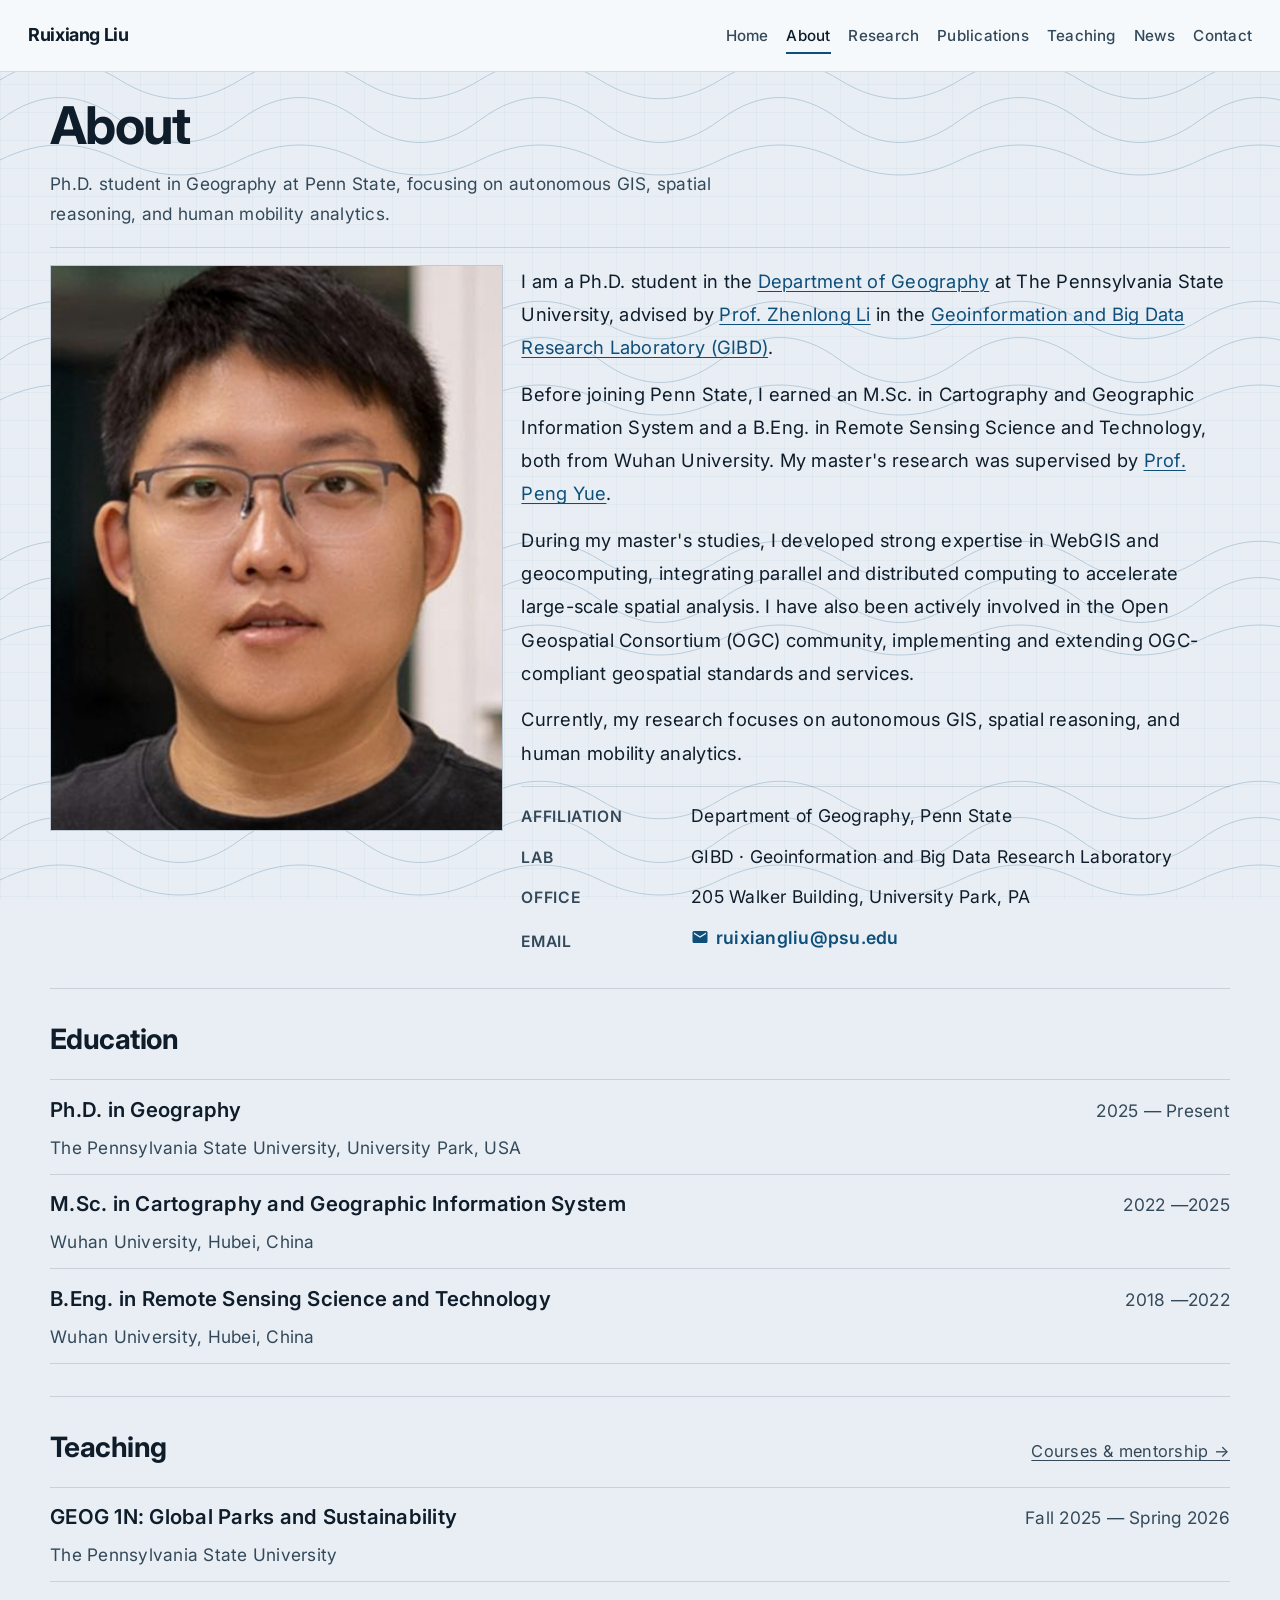
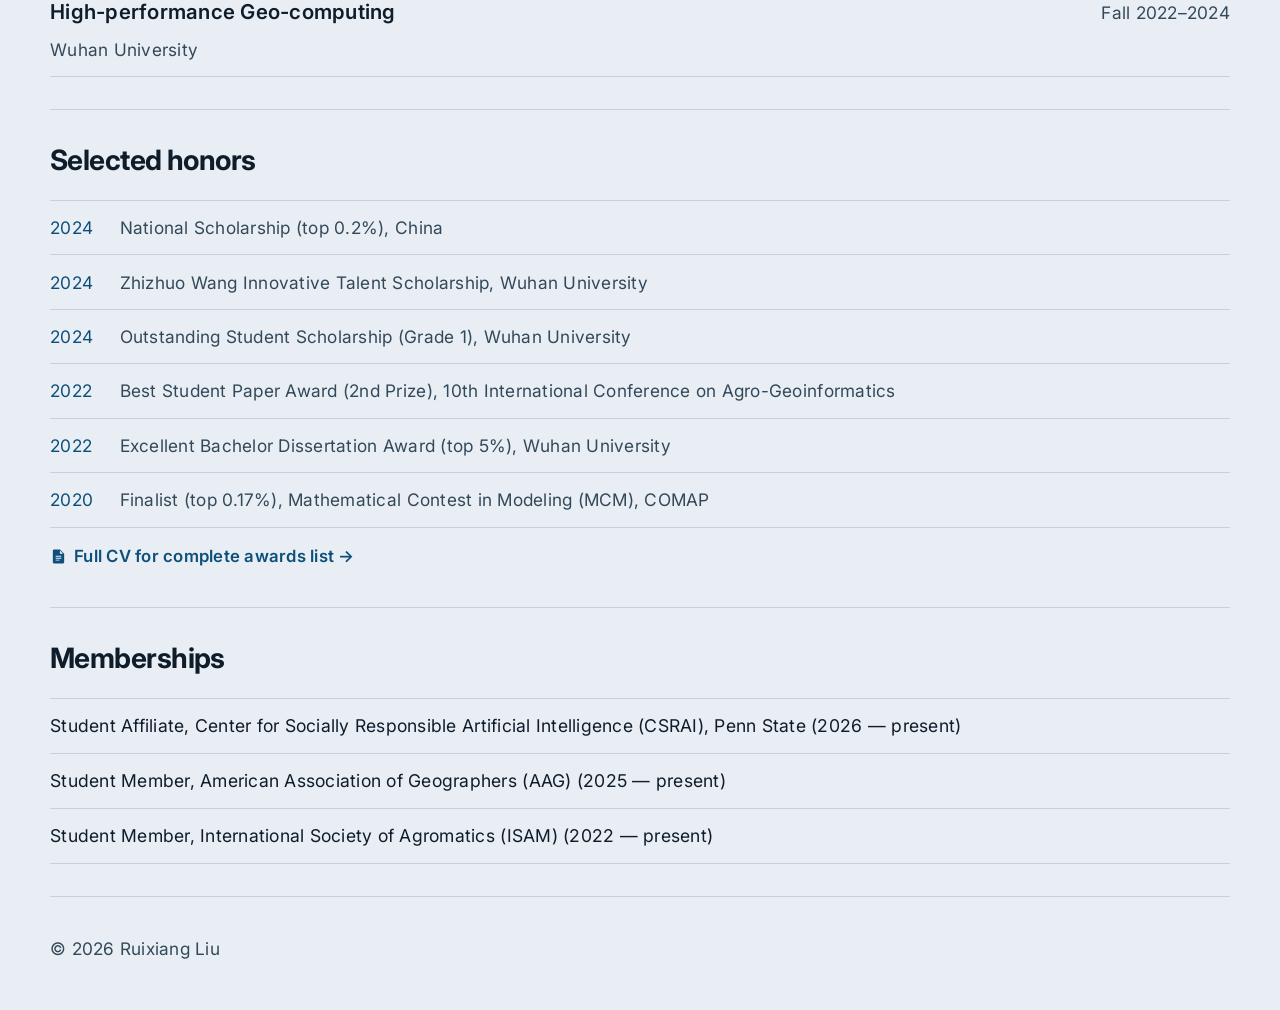
==== commit 735e71b9: "Update research themes, CV asset, and local write tooling. Refresh Research with six theme images, s" ====
--- a/about.html
+++ b/about.html
@@ -9,6 +9,7 @@
   <link rel="preconnect" href="https://fonts.gstatic.com" crossorigin />
   <link href="https://fonts.googleapis.com/css2?family=Inter:ital,opsz,wght@0,14..32,400;0,14..32,500;0,14..32,600;0,14..32,700;1,14..32,400;1,14..32,500&display=swap" rel="stylesheet" />
   <link rel="stylesheet" href="css/styles.css" />
+  <link rel="icon" href="assets/favicon.svg" type="image/svg+xml" />
 </head>
 
 <body data-page="about">
@@ -106,14 +107,14 @@
             <h3>M.Sc. in Cartography and Geographic Information System</h3>
             <p>Wuhan University, Hubei, China</p>
           </div>
-          <span>2022 — 2025</span>
+          <span>2022 —2025</span>
         </li>
         <li>
           <div>
             <h3>B.Eng. in Remote Sensing Science and Technology</h3>
             <p>Wuhan University, Hubei, China</p>
           </div>
-          <span>2018 — 2022</span>
+          <span>2018 —2022</span>
         </li>
       </ul>
     </section>
@@ -153,7 +154,7 @@
         <li><span>2022</span><p>Excellent Bachelor Dissertation Award (top 5%), Wuhan University</p></li>
         <li><span>2020</span><p>Finalist (top 0.17%), Mathematical Contest in Modeling (MCM), COMAP</p></li>
       </ul>
-      <p class="page-more"><a href="assets/cv.pdf">Full CV for complete awards list →</a></p>
+      <p class="page-more"><a href="assets/Ruixiang_CV.pdf">Full CV for complete awards list →</a></p>
     </section>
 
     <section class="section">
@@ -162,9 +163,9 @@
       </div>
       <ul class="plain-list">
         
-        <li>Student Affiliate, Center for Socially Responsible Artificial Intelligence (CSRAI), Penn State (2026 – present)</li>
-        <li>Student Member, American Association of Geographers (AAG) (2025 – present)</li>
-        <li>Student Member, International Society of Agromatics (ISAM) (2022 – present)</li>
+        <li>Student Affiliate, Center for Socially Responsible Artificial Intelligence (CSRAI), Penn State (2026 — present)</li>
+        <li>Student Member, American Association of Geographers (AAG) (2025 — present)</li>
+        <li>Student Member, International Society of Agromatics (ISAM) (2022 — present)</li>
       </ul>
     </section>
   </main>
@@ -174,6 +175,7 @@
   </footer>
 
   <script src="js/main.js"></script>
+  <script src="js/site-config.js"></script>
   <script src="js/editor.js"></script>
 </body>
 </html>
--- a/css/styles.css
+++ b/css/styles.css
@@ -1120,6 +1120,49 @@
   font-size: 0.92rem;
 }
 
+.visitor-totals {
+  display: grid;
+  grid-template-columns: 1fr 1fr;
+  gap: 1px;
+  background: var(--line);
+  border-bottom: 1px solid var(--line);
+}
+
+.visitor-totals[hidden] {
+  display: none !important;
+}
+
+.visitor-totals .visit-stat {
+  display: grid;
+  gap: 0.3rem;
+  padding: 0.85rem 0.9rem;
+  background: #f7fafc;
+}
+
+.visitor-totals .visit-stat-label {
+  font-family: var(--font-mono);
+  font-size: 0.88rem;
+  font-weight: 500;
+  letter-spacing: 0.04em;
+  text-transform: uppercase;
+  color: var(--ink-muted);
+}
+
+.visitor-totals .visit-stat-value {
+  font-size: clamp(1.2rem, 2vw, 1.55rem);
+  font-weight: 700;
+  letter-spacing: -0.02em;
+  color: var(--accent);
+  line-height: 1.25;
+  word-break: break-word;
+}
+
+.visitor-totals .visit-stat-period {
+  font-size: 1.02rem;
+  font-weight: 600;
+  color: var(--ink);
+}
+
 .visitor-map-mount {
   min-height: 180px;
   padding: 0.75rem;
@@ -1135,6 +1178,22 @@
   max-width: 100%;
   height: auto !important;
   margin: 0 auto;
+  text-decoration: none !important;
+}
+
+/* Keep map interactive for marker previews; only the outbound link is neutralized in JS. */
+.visitor-map-mount #mapmyvisitors-widget {
+  cursor: default;
+}
+
+.visitor-map-mount .mapmyvisitors-visitors,
+.visitor-map-mount .mapmyvisitors-date {
+  position: absolute !important;
+  width: 1px !important;
+  height: 1px !important;
+  overflow: hidden !important;
+  clip: rect(0, 0, 0, 0);
+  white-space: nowrap;
 }
 
 .visitor-map-fallback {
@@ -1239,6 +1298,7 @@
 .contact-item[href*="researchgate.net"] .contact-label::before,
 .contact-item[href*="orcid.org"] .contact-label::before,
 .contact-item[href*="linkedin.com"] .contact-label::before,
+.contact-item[href*="github.com"] .contact-label::before,
 .contact-item[href^="mailto:"] .contact-label::before,
 .contact-item[href*="geog.psu.edu"] .contact-label::before,
 .contact-item[href*="giscience.psu.edu"] .contact-label::before,
@@ -1308,6 +1368,10 @@
   --link-icon: url("../assets/icons/linkedin.svg");
 }
 
+.contact-item[href*="github.com"] {
+  --link-icon: url("../assets/icons/github.svg");
+}
+
 .hero-actions a[href^="mailto:"],
 .contact-item[href^="mailto:"],
 .page-more a[href^="mailto:"],
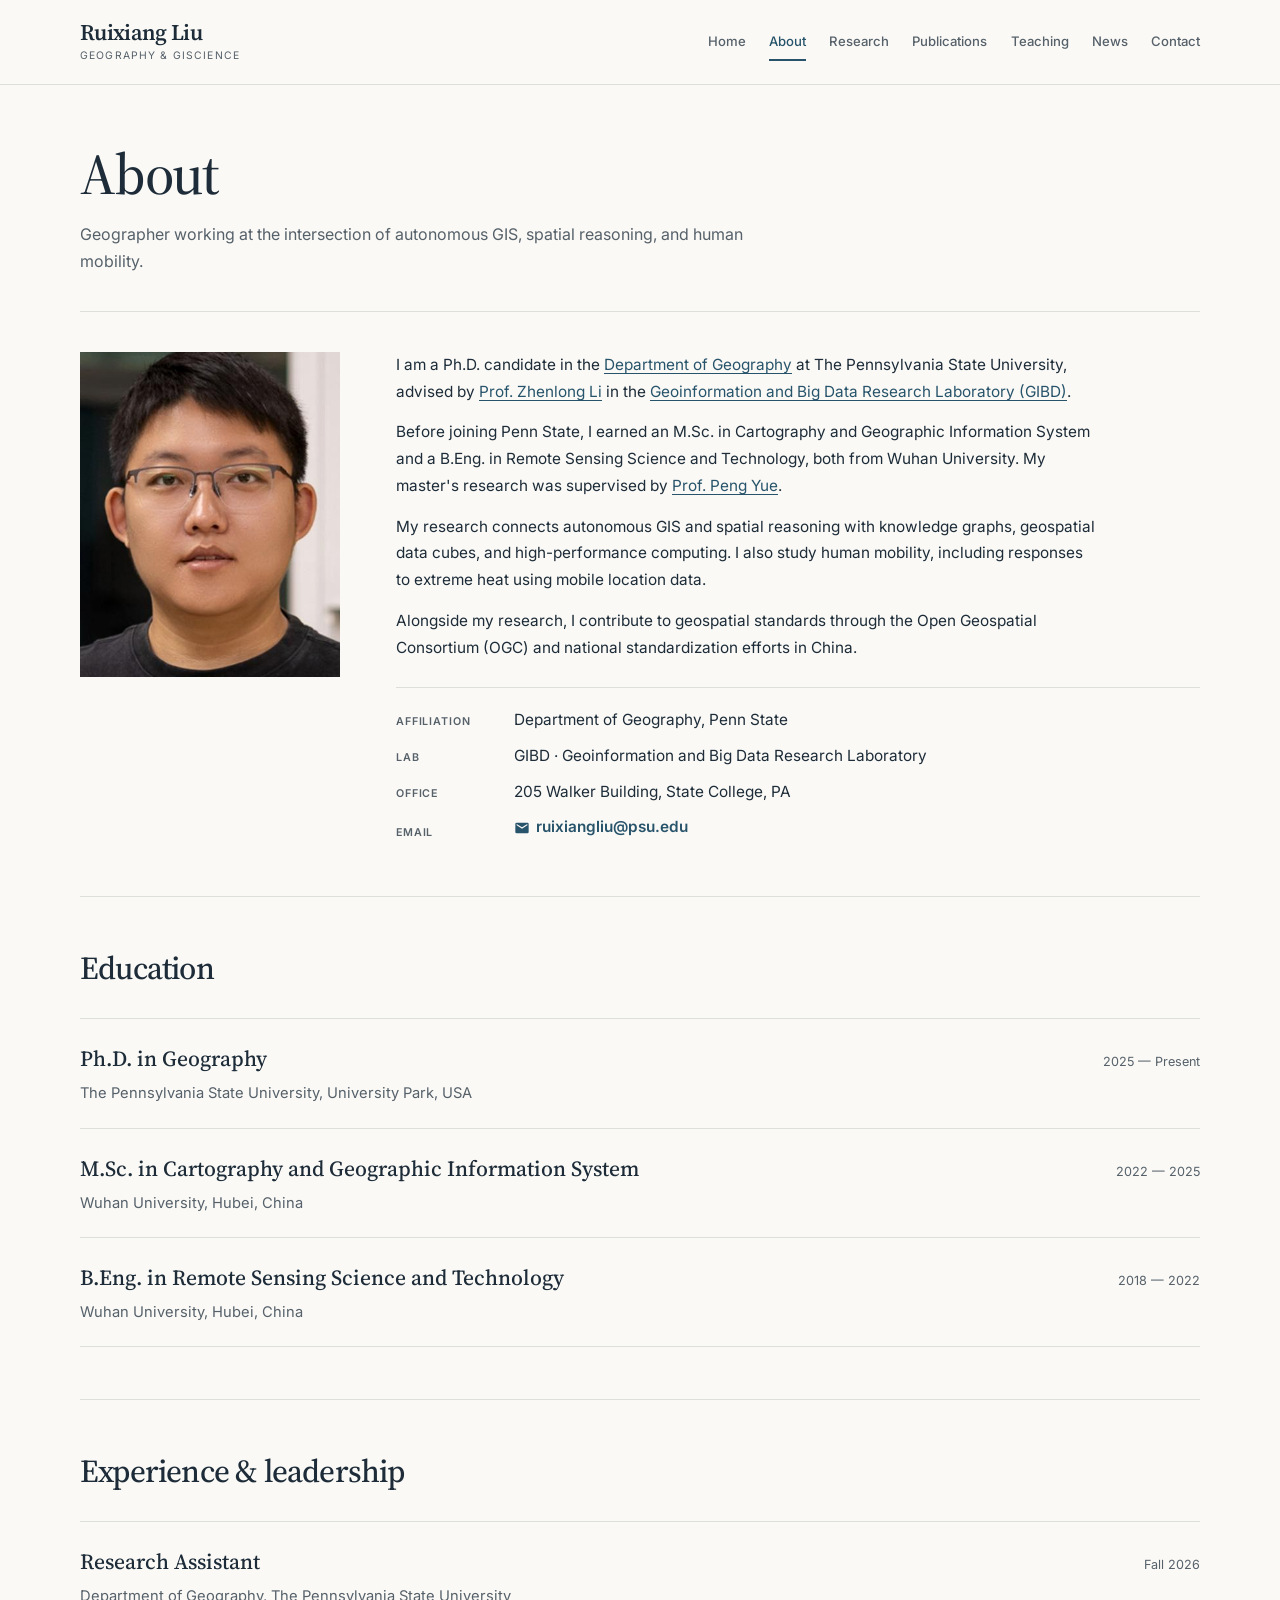
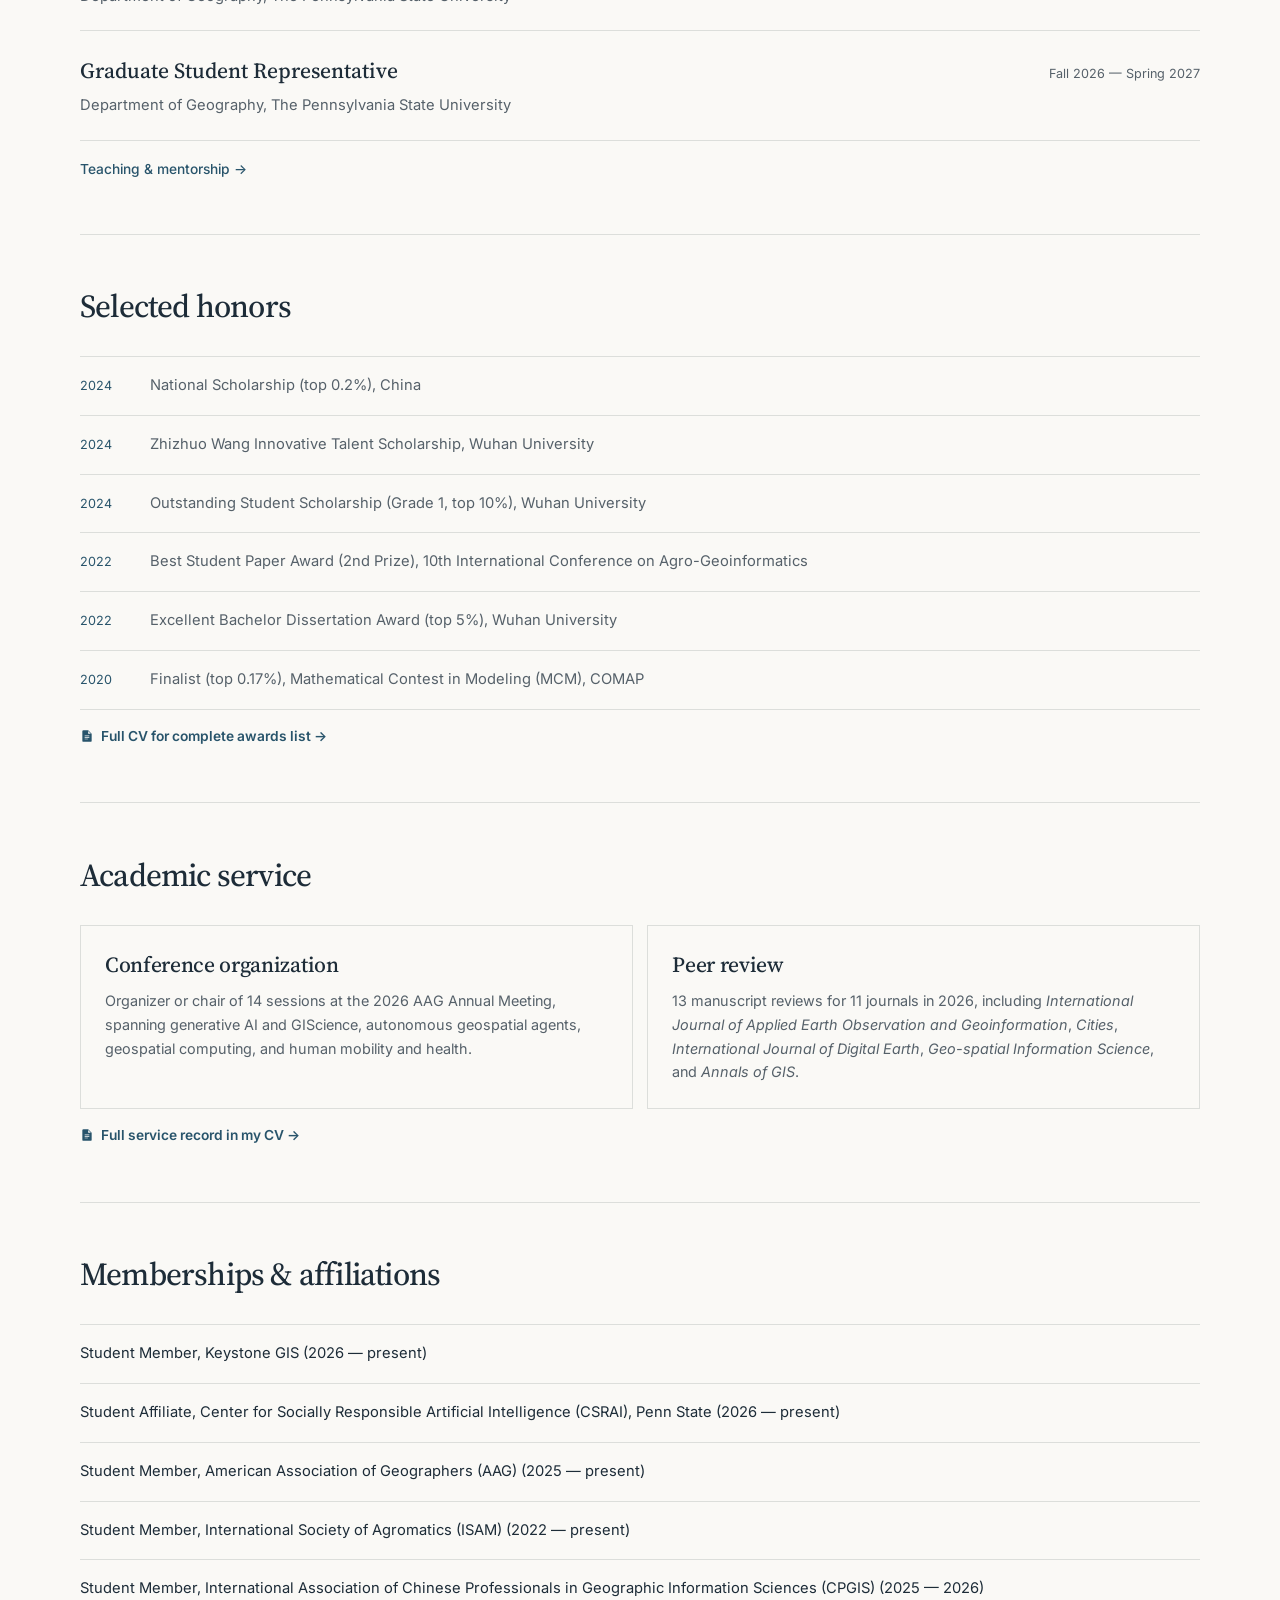
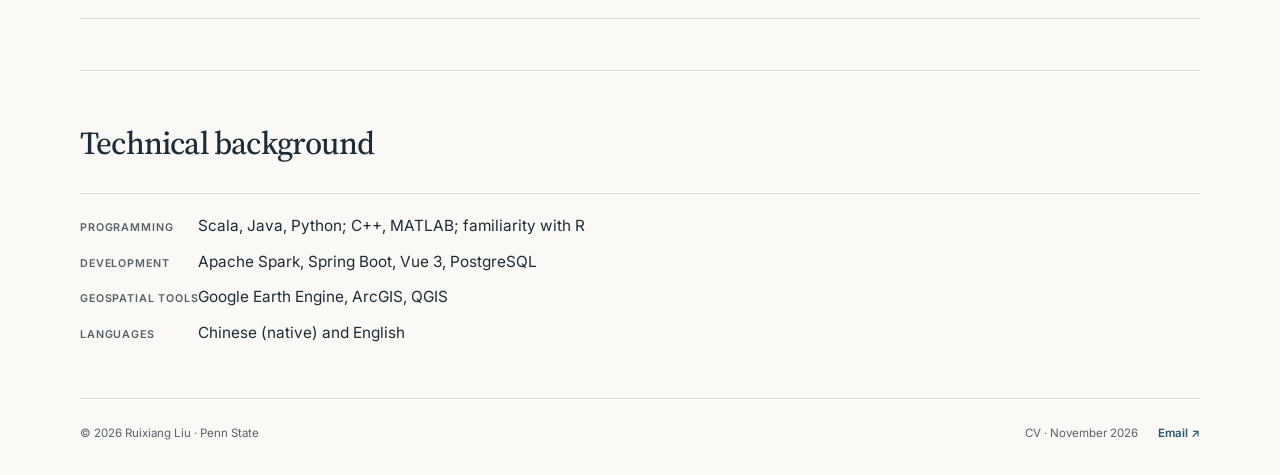
==== commit 096f670d: "Update academic website from November 2026 CV and add historical visitor map" ====
--- a/about.html
+++ b/about.html
@@ -3,39 +3,48 @@
 <head>
   <meta charset="UTF-8" />
   <meta name="viewport" content="width=device-width, initial-scale=1" />
-  <meta name="description" content="About Ruixiang Liu — Ph.D. student in Geography at The Pennsylvania State University." />
+  <meta name="description" content="About Ruixiang Liu — Ph.D. candidate in Geography at The Pennsylvania State University." />
   <title>About · Ruixiang Liu</title>
   <link rel="preconnect" href="https://fonts.googleapis.com" />
   <link rel="preconnect" href="https://fonts.gstatic.com" crossorigin />
-  <link href="https://fonts.googleapis.com/css2?family=Inter:ital,opsz,wght@0,14..32,400;0,14..32,500;0,14..32,600;0,14..32,700;1,14..32,400;1,14..32,500&display=swap" rel="stylesheet" />
-  <link rel="stylesheet" href="css/styles.css" />
+  <link href="https://fonts.googleapis.com/css2?family=Inter:wght@400;500;600;700&amp;family=Source+Serif+4:ital,wght@0,400;0,500;0,600;1,400&amp;display=swap" rel="stylesheet">
+  <link rel="stylesheet" href="css/styles.css?v=20261111" />
   <link rel="icon" href="assets/favicon.svg" type="image/svg+xml" />
+  <link rel="canonical" href="https://ruixiang-liu.github.io/about.html">
+  <meta name="theme-color" content="#faf9f6">
+  <meta property="og:type" content="website">
+  <meta property="og:title" content="About · Ruixiang Liu">
+  <meta property="og:description" content="About Ruixiang Liu — Ph.D. candidate in Geography at The Pennsylvania State University.">
+  <meta property="og:url" content="https://ruixiang-liu.github.io/about.html">
+  <meta property="og:image" content="https://ruixiang-liu.github.io/assets/portrait.jpg">
+  <meta property="og:image:alt" content="Ruixiang Liu">
 </head>
 
 <body data-page="about">
+  <a class="skip-link" href="#main-content">Skip to content</a>
   <div class="atmosphere" aria-hidden="true"></div>
 
   <header class="site-header">
-    <a class="logo" href="index.html">Ruixiang Liu</a>
-    <nav class="nav" aria-label="Primary">
+    <a class="logo" href="index.html">Ruixiang Liu<span class="logo-field">Geography &amp; GIScience</span></a>
+    <nav class="nav" id="primary-nav" aria-label="Primary">
       <a href="index.html">Home</a>
-      <a class="is-active" href="about.html">About</a>
+      <a class="is-active" aria-current="page" href="about.html">About</a>
       <a href="research.html">Research</a>
       <a href="publications.html">Publications</a>
       <a href="teaching.html">Teaching</a>
       <a href="news.html">News</a>
       <a href="contact.html">Contact</a>
     </nav>
-    <button class="nav-toggle" type="button" aria-label="Open menu" aria-expanded="false">
+    <button class="nav-toggle" type="button" aria-label="Open menu" aria-expanded="false" aria-controls="primary-nav">
       <span></span><span></span>
     </button>
   </header>
 
-  <main>
+  <main id="main-content">
     <header class="page-hero">
       <div class="page-hero-copy">
         <h1>About</h1>
-        <p class="page-lede">Ph.D. student in Geography at Penn State, focusing on autonomous GIS, spatial reasoning, and human mobility analytics.</p>
+        <p class="page-lede">Geographer working at the intersection of autonomous GIS, spatial reasoning, and human mobility.</p>
       </div>
     </header>
 
@@ -46,7 +55,7 @@
         </div>
         <div class="about-copy">
           <p>
-            I am a Ph.D. student in the
+            I am a Ph.D. candidate in the
             <a href="https://www.geog.psu.edu/" target="_blank" rel="noopener">Department of Geography</a>
             at The Pennsylvania State University, advised by
             <a href="https://www.geog.psu.edu/directory/zhenlong-li" target="_blank" rel="noopener">Prof. Zhenlong Li</a>
@@ -60,13 +69,13 @@
             <a href="https://geos.whu.edu.cn/peng.html" target="_blank" rel="noopener">Prof. Peng Yue</a>.
           </p>
           <p>
-            During my master's studies, I developed strong expertise in WebGIS and geocomputing,
-            integrating parallel and distributed computing to accelerate large-scale spatial analysis.
-            I have also been actively involved in the Open Geospatial Consortium (OGC) community,
-            implementing and extending OGC-compliant geospatial standards and services.
-          </p>
-          <p>
-            Currently, my research focuses on autonomous GIS, spatial reasoning, and human mobility analytics.
+            My research connects autonomous GIS and spatial reasoning with knowledge graphs,
+            geospatial data cubes, and high-performance computing. I also study human mobility,
+            including responses to extreme heat using mobile location data.
+          </p>
+          <p>
+            Alongside my research, I contribute to geospatial standards through the
+            Open Geospatial Consortium (OGC) and national standardization efforts in China.
           </p>
           <dl class="meta-list">
             <div>
@@ -79,7 +88,7 @@
             </div>
             <div>
               <dt>Office</dt>
-              <dd>205 Walker Building, University Park, PA</dd>
+              <dd>205 Walker Building, State College, PA</dd>
             </div>
             <div>
               <dt>Email</dt>
@@ -107,39 +116,39 @@
             <h3>M.Sc. in Cartography and Geographic Information System</h3>
             <p>Wuhan University, Hubei, China</p>
           </div>
-          <span>2022 —2025</span>
+          <span>2022 — 2025</span>
         </li>
         <li>
           <div>
             <h3>B.Eng. in Remote Sensing Science and Technology</h3>
             <p>Wuhan University, Hubei, China</p>
           </div>
-          <span>2018 —2022</span>
-        </li>
-      </ul>
-    </section>
-
-    <section class="section">
-      <div class="section-head">
-        <h2>Teaching</h2>
-        <p><a href="teaching.html">Courses &amp; mentorship →</a></p>
+          <span>2018 — 2022</span>
+        </li>
+      </ul>
+    </section>
+
+    <section class="section" id="experience">
+      <div class="section-head">
+        <h2>Experience &amp; leadership</h2>
       </div>
       <ul class="edu-list">
         <li>
           <div>
-            <h3>GEOG 1N: Global Parks and Sustainability</h3>
-            <p>The Pennsylvania State University</p>
-          </div>
-          <span>Fall 2025 — Spring 2026</span>
-        </li>
-        <li>
-          <div>
-            <h3>High-performance Geo-computing</h3>
-            <p>Wuhan University</p>
-          </div>
-          <span>Fall 2022–2024</span>
-        </li>
-      </ul>
+            <h3>Research Assistant</h3>
+            <p>Department of Geography, The Pennsylvania State University</p>
+          </div>
+          <span>Fall 2026</span>
+        </li>
+        <li>
+          <div>
+            <h3>Graduate Student Representative</h3>
+            <p>Department of Geography, The Pennsylvania State University</p>
+          </div>
+          <span>Fall 2026 — Spring 2027</span>
+        </li>
+      </ul>
+      <p class="page-more"><a href="teaching.html">Teaching &amp; mentorship →</a></p>
     </section>
 
     <section class="section">
@@ -149,7 +158,7 @@
       <ul class="award-list">
         <li><span>2024</span><p>National Scholarship (top 0.2%), China</p></li>
         <li><span>2024</span><p>Zhizhuo Wang Innovative Talent Scholarship, Wuhan University</p></li>
-        <li><span>2024</span><p>Outstanding Student Scholarship (Grade 1), Wuhan University</p></li>
+        <li><span>2024</span><p>Outstanding Student Scholarship (Grade 1, top 10%), Wuhan University</p></li>
         <li><span>2022</span><p>Best Student Paper Award (2nd Prize), 10th International Conference on Agro-Geoinformatics</p></li>
         <li><span>2022</span><p>Excellent Bachelor Dissertation Award (top 5%), Wuhan University</p></li>
         <li><span>2020</span><p>Finalist (top 0.17%), Mathematical Contest in Modeling (MCM), COMAP</p></li>
@@ -157,25 +166,77 @@
       <p class="page-more"><a href="assets/Ruixiang_CV.pdf">Full CV for complete awards list →</a></p>
     </section>
 
-    <section class="section">
-      <div class="section-head">
-        <h2>Memberships</h2>
+    <section class="section" id="service">
+      <div class="section-head">
+        <h2>Academic service</h2>
+      </div>
+      <div class="teaching-grid">
+        <article class="teaching-card">
+          <h3>Conference organization</h3>
+          <p>
+            Organizer or chair of 14 sessions at the 2026 AAG Annual Meeting,
+            spanning generative AI and GIScience, autonomous geospatial agents,
+            geospatial computing, and human mobility and health.
+          </p>
+        </article>
+        <article class="teaching-card">
+          <h3>Peer review</h3>
+          <p>
+            13 manuscript reviews for 11 journals in 2026, including
+            <em>International Journal of Applied Earth Observation and Geoinformation</em>,
+            <em>Cities</em>, <em>International Journal of Digital Earth</em>,
+            <em>Geo-spatial Information Science</em>, and <em>Annals of GIS</em>.
+          </p>
+        </article>
+      </div>
+      <p class="page-more"><a href="assets/Ruixiang_CV.pdf">Full service record in my CV →</a></p>
+    </section>
+
+    <section class="section" id="memberships">
+      <div class="section-head">
+        <h2>Memberships &amp; affiliations</h2>
       </div>
       <ul class="plain-list">
-        
+        <li>Student Member, Keystone GIS (2026 — present)</li>
         <li>Student Affiliate, Center for Socially Responsible Artificial Intelligence (CSRAI), Penn State (2026 — present)</li>
         <li>Student Member, American Association of Geographers (AAG) (2025 — present)</li>
         <li>Student Member, International Society of Agromatics (ISAM) (2022 — present)</li>
-      </ul>
+        <li>Student Member, International Association of Chinese Professionals in Geographic Information Sciences (CPGIS) (2025 — 2026)</li>
+      </ul>
+    </section>
+
+    <section class="section" id="skills">
+      <div class="section-head">
+        <h2>Technical background</h2>
+      </div>
+      <dl class="meta-list">
+        <div>
+          <dt>Programming</dt>
+          <dd>Scala, Java, Python; C++, MATLAB; familiarity with R</dd>
+        </div>
+        <div>
+          <dt>Development</dt>
+          <dd>Apache Spark, Spring Boot, Vue 3, PostgreSQL</dd>
+        </div>
+        <div>
+          <dt>Geospatial tools</dt>
+          <dd>Google Earth Engine, ArcGIS, QGIS</dd>
+        </div>
+        <div>
+          <dt>Languages</dt>
+          <dd>Chinese (native) and English</dd>
+        </div>
+      </dl>
     </section>
   </main>
 
   <footer class="site-footer">
-    <p>© <span id="year"></span> Ruixiang Liu</p>
+    <p>© <span id="year">2026</span> Ruixiang Liu · Penn State</p>
+    <div class="footer-links"><a href="assets/Ruixiang_CV.pdf">CV · November 2026</a><a href="mailto:ruixiangliu@psu.edu">Email ↗</a></div>
   </footer>
 
-  <script src="js/main.js"></script>
-  <script src="js/site-config.js"></script>
-  <script src="js/editor.js"></script>
+  <script src="js/site-config.js?v=20261111"></script>
+  <script src="js/main.js?v=20261111"></script>
+  <script src="js/editor.js?v=20261111"></script>
 </body>
 </html>
--- a/css/styles.css
+++ b/css/styles.css
@@ -195,12 +195,19 @@
 }
 
 .hero {
-  display: grid;
-  grid-template-columns: 1.05fr 0.95fr;
-  gap: 1.5rem;
-  align-items: center;
+  display: flex;
+  flex-direction: column;
+  justify-content: center;
+  gap: 1.75rem;
   min-height: calc(100svh - var(--header-h) - 2rem);
-  padding: 1.75rem 0 1.5rem;
+  padding: 1.75rem 0 1.75rem;
+}
+
+.hero-intro {
+  display: grid;
+  grid-template-columns: minmax(0, 1fr) 13.75rem;
+  gap: 1.75rem 2.25rem;
+  align-items: start;
 }
 
 .hero-wide {
@@ -280,6 +287,8 @@
 
 .hero-visual {
   position: relative;
+  width: 13.75rem;
+  margin: 0.15rem 0 0;
   border: 1px solid rgba(13, 79, 122, 0.28);
   background: var(--panel-dark);
   overflow: hidden;
@@ -365,9 +374,9 @@
 
 .hero-stats {
   display: grid;
-  grid-template-columns: repeat(3, 1fr);
+  grid-template-columns: repeat(6, minmax(0, 1fr));
   gap: 0.65rem;
-  margin-top: 1.35rem;
+  margin-top: 0;
 }
 
 .hero-stat {
@@ -1120,106 +1129,10 @@
   font-size: 0.92rem;
 }
 
-.visitor-totals {
-  display: grid;
-  grid-template-columns: 1fr 1fr;
-  gap: 1px;
-  background: var(--line);
-  border-bottom: 1px solid var(--line);
-}
-
-.visitor-totals[hidden] {
-  display: none !important;
-}
-
-.visitor-totals .visit-stat {
-  display: grid;
-  gap: 0.3rem;
-  padding: 0.85rem 0.9rem;
-  background: #f7fafc;
-}
-
-.visitor-totals .visit-stat-label {
-  font-family: var(--font-mono);
-  font-size: 0.88rem;
-  font-weight: 500;
-  letter-spacing: 0.04em;
-  text-transform: uppercase;
-  color: var(--ink-muted);
-}
-
-.visitor-totals .visit-stat-value {
-  font-size: clamp(1.2rem, 2vw, 1.55rem);
-  font-weight: 700;
-  letter-spacing: -0.02em;
-  color: var(--accent);
-  line-height: 1.25;
-  word-break: break-word;
-}
-
-.visitor-totals .visit-stat-period {
-  font-size: 1.02rem;
-  font-weight: 600;
-  color: var(--ink);
-}
-
 .visitor-map-mount {
   min-height: 180px;
   padding: 0.75rem;
   background: #f7fafc;
-}
-
-.visitor-map-mount #mapmyvisitors-widget,
-.visitor-map-mount .mapmyvisitors-map-container,
-.visitor-map-mount a,
-.visitor-map-mount img {
-  display: block;
-  width: 100% !important;
-  max-width: 100%;
-  height: auto !important;
-  margin: 0 auto;
-  text-decoration: none !important;
-}
-
-/* Keep map interactive for marker previews; only the outbound link is neutralized in JS. */
-.visitor-map-mount #mapmyvisitors-widget {
-  cursor: default;
-}
-
-.visitor-map-mount .mapmyvisitors-visitors,
-.visitor-map-mount .mapmyvisitors-date {
-  position: absolute !important;
-  width: 1px !important;
-  height: 1px !important;
-  overflow: hidden !important;
-  clip: rect(0, 0, 0, 0);
-  white-space: nowrap;
-}
-
-.visitor-map-fallback {
-  display: grid;
-  gap: 0.65rem;
-  color: var(--ink-muted);
-  font-size: 1.02rem;
-  line-height: 1.55;
-}
-
-.visitor-map-fallback strong {
-  color: var(--ink);
-}
-
-.visitor-map-fallback ol {
-  margin: 0;
-  padding-left: 1.2rem;
-}
-
-.visitor-map-fallback li + li {
-  margin-top: 0.35rem;
-}
-
-.visitor-map-fallback code {
-  font-family: var(--font-mono);
-  font-size: 0.92em;
 }
 
 .teaching-grid {
@@ -1730,11 +1643,15 @@
 .hero-lede { animation-delay: 0.16s; }
 .hero-affiliation { animation-delay: 0.2s; }
 .hero-actions { animation-delay: 0.24s; }
-.hero-stats { animation-delay: 0.3s; }
+.hero-stats { opacity: 0; animation: rise 0.7s var(--ease) 0.3s forwards; }
 .hero-visual { opacity: 0; animation: rise 0.8s var(--ease) 0.18s forwards; }
 
 @media (max-width: 1100px) {
   .hero-wide .hero-stats {
+    grid-template-columns: repeat(3, minmax(0, 1fr));
+  }
+
+  .hero-stats {
     grid-template-columns: repeat(3, minmax(0, 1fr));
   }
 }
@@ -1754,12 +1671,32 @@
   .hero {
     min-height: auto;
     padding-top: 1.25rem;
+    gap: 1.35rem;
+  }
+
+  .hero-intro {
+    grid-template-columns: 1fr;
+    justify-items: center;
+    text-align: center;
+    gap: 1.15rem;
+  }
+
+  .hero-copy {
+    max-width: 40rem;
+  }
+
+  .hero-affiliation {
+    max-width: none;
+  }
+
+  .hero-actions {
+    justify-content: center;
   }
 
   .hero-visual {
     order: -1;
-    max-width: 17rem;
-    margin: 0 auto;
+    width: 11.5rem;
+    margin: 0;
   }
 
   .media-grid {
@@ -1841,3 +1778,263 @@
     transition: none;
   }
 }
+
+/* Academic editorial layout — November 2026. */
+:root {
+  --bg: #faf9f6;
+  --bg-soft: #eeeee9;
+  --ink: #1d2c38;
+  --ink-muted: #56616a;
+  --line: #dcdedb;
+  --accent: #28546b;
+  --accent-2: #173c52;
+  --accent-soft: #e9eff1;
+  --panel: #fff;
+  --panel-dark: #1d3646;
+  --max: 1120px;
+  --header-h: 5.3rem;
+  --font-display: "Source Serif 4", Georgia, "Times New Roman", serif;
+  --font-body: "Inter", "Segoe UI", sans-serif;
+  --font-mono: "Inter", "Segoe UI", sans-serif;
+}
+html { scroll-padding-top: calc(var(--header-h) + 1.5rem); }
+body { font-size: 1rem; line-height: 1.75; letter-spacing: 0; }
+a { text-underline-offset: .2em; }
+a:focus-visible, button:focus-visible, input:focus-visible { outline: 2px solid var(--accent); outline-offset: 5px; }
+[hidden] { display: none !important; }
+.atmosphere { background: var(--bg); }
+.atmosphere::before, .atmosphere::after { display: none; }
+.site-header { padding: 0 max(1.5rem, calc((100vw - var(--max)) / 2)); background: rgba(250,249,246,.96); gap: 2rem; }
+.site-header.is-scrolled { box-shadow: 0 3px 14px #1d2c3806; }
+.logo { font-size: 1.4rem; line-height: 1.25; font-weight: 600; letter-spacing: -.03em; }
+.logo-field { display: block; font: 400 .65rem/1.8 var(--font-body); letter-spacing: .11em; text-transform: uppercase; color: var(--ink-muted); }
+.nav { flex-wrap: nowrap; gap: 1.45rem; }
+.nav a { font-size: .82rem; font-weight: 500; letter-spacing: 0; }
+.nav a::after { bottom: -.45rem; height: 2px; }
+.nav a.is-active { color: var(--accent); }
+.nav-toggle { min-height: 44px; min-width: 44px; }
+main, .site-footer { width: min(100% - 3rem, var(--max)); }
+.skip-link { position: fixed; left: 1rem; top: -6rem; z-index: 1200; padding: .7rem 1rem; background: var(--ink); color: white; }
+.skip-link:focus { top: .6rem; color: white; }
+.hero { min-height: 0; padding: 4.5rem 0 0; gap: 0; }
+.hero-intro { grid-template-columns: minmax(0, 1fr) 270px; align-items: center; gap: 4.5rem; padding-bottom: 3.5rem; }
+.hero-eyebrow, .eyebrow { font-family: var(--font-body); font-size: .72rem; line-height: 1.5; font-weight: 600; letter-spacing: .14em; text-transform: uppercase; color: var(--accent); }
+.hero-eyebrow { margin-bottom: .9rem; }
+.hero-name { font-size: clamp(3.2rem, 5.6vw, 4.8rem); font-weight: 500; letter-spacing: -.045em; line-height: 1.08; }
+.hero-role { margin: .85rem 0 0; font-size: .94rem; font-weight: 500; color: var(--ink-muted); letter-spacing: .005em; }
+.hero-lede { margin-top: 1.55rem; font-family: var(--font-display); font-size: clamp(1.3rem, 2vw, 1.6rem); color: var(--ink); line-height: 1.5; max-width: 36rem; }
+.hero-lede em { font-weight: 400; color: var(--accent); }
+.hero-affiliation { margin-top: 1rem; max-width: 38rem; font-size: .91rem; line-height: 1.85; }
+.hero-affiliation a { display: inline; margin: 0; font-weight: 400; text-decoration: underline; text-decoration-color: #acbbc2; }
+.hero-actions { margin-top: 1.65rem; gap: .7rem; }
+.btn { min-height: 2.8rem; padding: .5rem 1.1rem; font-size: .82rem; font-weight: 500; letter-spacing: 0; border-radius: 2px; gap: .65rem; }
+.btn-ghost { background: transparent; border-color: #b9c5ca; }
+.btn:hover { transform: translateY(-1px); }
+.profile-links { display: flex; flex-wrap: wrap; gap: .7rem 1.15rem; margin-top: 1.1rem; }
+.profile-links a { display: inline-flex; align-items: center; gap: .3rem; color: var(--ink-muted); font-size: .75rem; text-decoration: none; }
+.profile-links a:hover { color: var(--accent); text-decoration: underline; }
+.hero-visual { width: 100%; border: 0; overflow: visible; margin: 0; background: transparent; }
+.hero-visual a { position: relative; }
+.hero-visual a::before { content: ""; position: absolute; inset: 12px -12px -12px 12px; border: 1px solid #c7d1d4; z-index: -1; }
+.hero-visual img { aspect-ratio: 4 / 5; object-fit: cover; object-position: center top; filter: saturate(.85); }
+.hero-visual a:hover img { transform: none; }
+.hero-visual figcaption { margin-top: 1.5rem; padding-top: .6rem; font-size: .68rem; line-height: 1.65; color: var(--ink-muted); }
+.hero-visual figcaption span { display: block; }
+.hero-visual figcaption span:first-child { color: var(--ink); font-weight: 500; }
+.research-strip { display: flex; flex-wrap: wrap; align-items: center; gap: 1rem 2rem; padding: 1.25rem 0; border-top: 1px solid var(--line); }
+.research-strip > span { color: var(--ink-muted); text-transform: uppercase; font-size: .65rem; letter-spacing: .14em; margin-right: auto; }
+.research-strip a { text-decoration: none; font-size: .85rem; color: var(--accent); }
+.research-strip a::before { content: ""; display: inline-block; width: 4px; height: 4px; background: #9cacae; margin: 0 .65rem .15rem 0; }
+.section { padding: 3.2rem 0; }
+.section-flush { border: 0; padding-top: 2.5rem; }
+.section-head { margin-bottom: 1.8rem; align-items: end; }
+.section-head .eyebrow { font-size: .68rem; color: var(--accent); margin: 0 0 .4rem; }
+.section-head h2 { font-size: clamp(1.7rem, 2.8vw, 2rem); font-weight: 500; letter-spacing: -.025em; }
+.section-head p { font-size: .86rem; }
+.text-link { display: inline-flex; align-items: center; gap: .5rem; font-size: .8rem; color: var(--accent); font-weight: 500; text-decoration: none; }
+.text-link:hover { text-decoration: underline; }
+.selected-grid { display: grid; grid-template-columns: repeat(2, minmax(0,1fr)); gap: 2rem; }
+.selected-paper { min-width: 0; }
+.paper-image { display: flex; align-items: center; justify-content: center; padding: 1.25rem; height: 230px; background: #fff; border: 1px solid var(--line); overflow: hidden; }
+.paper-image img { width: 100%; height: 100%; object-fit: contain; transition: transform .3s; }
+.paper-image:hover img { transform: scale(1.025); }
+.paper-copy { padding-top: 1.15rem; }
+.paper-meta { display: flex; justify-content: space-between; gap: 1rem; color: var(--accent); font-size: .65rem; letter-spacing: .045em; text-transform: uppercase; margin: 0 0 .6rem; }
+.paper-copy h3 { margin: 0; font: 500 1.5rem/1.3 var(--font-display); letter-spacing: -.015em; }
+.paper-copy h3 a { text-decoration: none; }
+.paper-copy > p:not(.paper-meta) { font-size: .87rem; line-height: 1.75; color: var(--ink-muted); margin: .65rem 0 .8rem; }
+.home-updates .news-list li { padding: 1.1rem 0; }
+.news-list li { grid-template-columns: 7.5rem minmax(0,1fr); padding: 1.2rem 0; gap: 1.5rem; }
+.news-list time, .news-date { font-size: .78rem; color: var(--accent); }
+.news-list p { font-size: .94rem; }
+.news-list a { color: var(--accent); }
+.collaboration-note { display: flex; align-items: center; justify-content: space-between; gap: 2.5rem; padding: 2.5rem; margin: .5rem 0 3.5rem; background: #edf1f0; border-left: 3px solid #78949a; }
+.collaboration-note .eyebrow { margin: 0 0 .6rem; }
+.collaboration-note h2 { margin: 0; font: 500 1.65rem/1.3 var(--font-display); }
+.collaboration-note p:last-child { margin: .65rem 0 0; font-size: .85rem; max-width: 39rem; color: var(--ink-muted); }
+.collaboration-note .btn { flex-shrink: 0; }
+.page-hero { padding: 3.5rem 0 2.25rem; }
+.page-hero-copy h1 { font-size: clamp(2.6rem, 5vw, 3.6rem); font-weight: 500; }
+.page-lede { font-size: 1rem; max-width: 44rem; }
+.page-more a { font-size: .86rem; font-weight: 500; }
+.about-grid { grid-template-columns: 260px minmax(0,1fr); gap: 3.5rem; }
+.about-copy p, .meta-list dd, .office-block { font-size: .96rem; }
+.meta-list { margin-top: 1.6rem; padding-top: 1.2rem; }
+.meta-list dt { font-size: .67rem; letter-spacing: .08em; }
+.meta-list div { grid-template-columns: 6.5rem minmax(0,1fr); }
+.about-photo { border: 0; }
+.theme-list { gap: 0; }
+.theme-item { grid-template-columns: minmax(0,.85fr) minmax(0,1.15fr); border: 0; border-bottom: 1px solid var(--line); background: transparent; padding: 2rem 0; gap: 2.5rem; align-items: center; }
+.theme-item:first-child { padding-top: 0; }
+.theme-item figure { background: #fff; border: 1px solid var(--line); }
+.theme-item img { aspect-ratio: 16/10; height: auto; object-fit: contain; }
+.theme-item .theme-index { font-size: .67rem; font-weight: 500; letter-spacing: .1em; }
+.theme-item h3 { font-size: 1.75rem; line-height: 1.3; font-weight: 500; }
+.theme-item p { font-size: .91rem; line-height: 1.8; }
+.theme-item .page-more { margin-top: .7rem; }
+.section-nav { display: flex; flex-wrap: wrap; gap: .75rem 1.6rem; margin: 1.6rem 0 0; }
+.section-nav a { font-size: .82rem; font-weight: 500; color: var(--accent); text-decoration: none; }
+.section-nav a:hover { text-decoration: underline; }
+.pub { grid-template-columns: 4.1rem minmax(0,1fr); gap: 1.25rem; padding: 1.5rem 0; }
+.pub-year { font-size: .8rem; }
+.pub-body h3 { font: 500 1.35rem/1.4 var(--font-display); letter-spacing: -.01em; }
+.pub-authors, .pub-venue { font-size: .88rem; line-height: 1.7; }
+.pub-authors strong { color: var(--ink); font-weight: 600; }
+.pub-links { gap: 1rem; margin-top: .7rem; }
+.pub-links a { font-size: .7rem; letter-spacing: .03em; }
+.pub-status { display: inline-block; padding: .18rem .55rem; margin-top: .4rem; font: 500 .68rem/1.6 var(--font-body); color: #66512a; background: #f1ecdf; border: 1px solid #e0d8c4; }
+.featured-pubs { gap: 1.75rem; }
+.featured-pub { background: transparent; border: 0; }
+.featured-pub figure { background: white; padding: 1rem; border: 1px solid var(--line); }
+.featured-pub img { object-fit: contain; }
+.featured-pub .featured-body { padding: 1rem 0; }
+.featured-pub h3 { font-size: 1.45rem; font-weight: 500; }
+.featured-pub p { font-size: .88rem; }
+.featured-pub .media-kicker { font-size: .65rem; }
+.edu-list li { padding: 1.3rem 0; }
+.edu-list h3 { font-size: 1.35rem; font-weight: 500; }
+.edu-list p, .award-list p, .plain-list li { font-size: .92rem; }
+.edu-list span, .award-list span { font-size: .79rem; }
+.award-list li, .plain-list li { padding: 1rem 0; }
+.tag-list li { padding: .35rem .7rem; font-size: .8rem; background: transparent; }
+.contact-layout { grid-template-columns: 1.1fr .9fr; gap: 2rem; }
+.contact-row-wide { grid-template-columns: repeat(2,minmax(0,1fr)); }
+.contact-item { padding: 1.1rem; background: var(--bg); }
+.contact-label { font-size: .65rem; }
+.contact-value { font-size: .83rem; font-weight: 500; }
+.contact-office-head { margin-top: 2rem; }
+.map-panel { gap: 1.5rem; }
+.map-meta, .visitor-map-head { letter-spacing: 0 !important; }
+.office-map .map-meta, .visitor-map-head { background: #edf1f0; color: var(--ink-muted); font-size: .7rem; }
+.visitor-map-head h2 { color: var(--ink); font-size: .85rem; }
+.visitor-map-head p { font-size: .7rem; color: var(--ink-muted); }
+.site-footer { justify-content: space-between; padding: 1.5rem 0 2rem; font-size: .72rem; }
+.site-footer p { margin: 0; }
+.site-footer .footer-links { display: flex; gap: 1.25rem; }
+.site-footer a { text-decoration: none; }
+.reveal, .hero-copy > *, .hero-stats, .hero-visual { opacity: 1; transform: none; animation: none; }
+@media (max-width: 1000px) {
+  .site-header { gap: 1rem; }
+  .nav { gap: 1rem; }
+  .hero-intro { grid-template-columns: minmax(0,1fr) 240px; gap: 2.5rem; }
+}
+@media (max-width: 900px) {
+  .hero-intro { text-align: left; justify-items: stretch; }
+  .hero-copy { max-width: none; }
+  .hero-visual { order: 0; width: 100%; }
+  .hero-actions { justify-content: flex-start; }
+  .about-grid { grid-template-columns: 210px minmax(0,1fr); gap: 2rem; }
+  .theme-item { gap: 1.5rem; }
+  .contact-layout { grid-template-columns: 1fr; }
+  .map-panel { grid-template-columns: repeat(2,minmax(0,1fr)); align-items: start; }
+}
+@media (max-width: 760px) {
+  :root { --header-h: 4.7rem; }
+  .nav-toggle { display: block; }
+  .nav { position: fixed; inset: var(--header-h) 0 auto; display: none; flex-direction: column; gap: 0; padding: .3rem 1.5rem 1rem; background: var(--bg); border-bottom: 1px solid var(--line); }
+  .nav.is-open { display: flex; }
+  .nav a { font-size: .95rem; padding: .65rem 0; border-bottom: 1px solid var(--line); }
+  .nav a::after { display: none; }
+  .hero { padding-top: 2.75rem; }
+  .hero-intro { grid-template-columns: minmax(0,1fr) 185px; gap: 1.75rem; }
+  .hero-name { font-size: 3.1rem; }
+  .hero-lede { font-size: 1.35rem; }
+  .hero-affiliation { font-size: .86rem; }
+  .research-strip { gap: .7rem 1.2rem; }
+  .research-strip > span { flex-basis: 100%; }
+  .selected-grid { gap: 1.3rem; }
+  .paper-image { height: 180px; padding: .75rem; }
+  .paper-copy h3 { font-size: 1.3rem; }
+  .paper-meta { font-size: .6rem; }
+  .about-grid { grid-template-columns: 1fr; }
+  .about-photo { width: 200px; }
+  .theme-item { grid-template-columns: 1fr; gap: 1.5rem; }
+  .theme-item figure { max-width: 500px; }
+  .pub { grid-template-columns: 1fr; gap: .5rem; }
+  .edu-list li { flex-direction: column; gap: .3rem; }
+  .collaboration-note { padding: 1.75rem; gap: 1.5rem; flex-direction: column; align-items: flex-start; }
+  .site-footer { flex-direction: row; align-items: center; flex-wrap: wrap; gap: 1rem; }
+}
+@media (max-width: 560px) {
+  main, .site-footer { width: calc(100% - 2.5rem); }
+  .site-header { padding-inline: 1.25rem; }
+  .hero { padding-top: 2rem; }
+  .hero-intro { grid-template-columns: 1fr; gap: 1.8rem; padding-bottom: 2rem; }
+  .hero-visual { width: 140px; order: -1; }
+  .hero-visual img { aspect-ratio: 1; object-position: center 30%; }
+  .hero-visual figcaption { display: none; }
+  .hero-name { font-size: 3.1rem; }
+  .hero-role { margin-top: .65rem; }
+  .hero-lede { margin-top: 1.2rem; }
+  .hero-affiliation { font-size: .9rem; }
+  .hero-actions { gap: .6rem; }
+  .profile-links { gap: .65rem 1rem; }
+  .research-strip { gap: .7rem 1rem; padding: 1.25rem 0; }
+  .research-strip a { font-size: .72rem; }
+  .research-strip a::before { margin-right: .4rem; }
+  .section { padding: 2.5rem 0; }
+  .section-head { gap: .7rem; }
+  .selected-grid, .featured-pubs { grid-template-columns: 1fr; gap: 2rem; }
+  .paper-image { height: 210px; }
+  .paper-meta { font-size: .65rem; }
+  .paper-copy h3 { font-size: 1.5rem; }
+  .news-list li { grid-template-columns: 1fr; gap: .35rem; }
+  .page-hero { padding: 2.5rem 0 1.75rem; }
+  .page-lede { font-size: .92rem; }
+  .section-nav { gap: .6rem 1.2rem; }
+  .map-panel { grid-template-columns: 1fr; }
+  .award-list li { grid-template-columns: 2.8rem minmax(0,1fr); }
+  .meta-list div { grid-template-columns: 1fr; gap: .1rem; }
+  .pub-body h3 { font-size: 1.3rem; }
+  .contact-value { overflow-wrap: anywhere; }
+}
+@media (prefers-reduced-motion: reduce) {
+  *, *::before, *::after { scroll-behavior: auto !important; animation: none !important; transition: none !important; }
+}
+@media print {
+  .site-header, .site-footer, .nav-toggle, .edit-toolbar, .map-panel, .skip-link { display: none !important; }
+  body { background: white; color: black; }
+  main { width: 100%; }
+  .page-hero, .section { padding: 1rem 0; }
+  .pub, .edu-list li, .news-list li { break-inside: avoid; }
+}
+/* Service panels follow the number of entries rather than leaving an empty column. */
+.teaching-grid { grid-template-columns: repeat(2, minmax(0, 1fr)); }
+.teaching-card { background: transparent; padding: 1.5rem; }
+.teaching-card h3 { font: 500 1.35rem/1.4 var(--font-display); }
+.teaching-card p { font-size: .9rem; }
+@media (max-width: 760px) { .teaching-grid { grid-template-columns: 1fr; } }
+
+.contact-row-wide .contact-item:last-child:nth-child(odd) { grid-column: 1 / -1; }
+
+.visitor-map-mount { padding: 1rem .75rem; min-height: 0; background: var(--bg); }
+.visitor-history-map { position: relative; width: 100%; aspect-ratio: 2 / 1; }
+.visitor-history-map > img { width: 100%; height: 100%; display: block; }
+.visitor-marker { position: absolute; display: grid; place-items: center; width: 26px; height: 26px; padding: 0; border: 0; border-radius: 50%; background: transparent; transform: translate(-50%, -50%); cursor: pointer; z-index: 1; }
+.visitor-marker::before { content: ""; width: var(--marker-size); height: var(--marker-size); border-radius: 50%; border: 1.5px solid #fff; background: #b46943; box-shadow: 0 0 0 2px #b4694322; }
+.visitor-marker:hover, .visitor-marker:focus-visible, .visitor-marker.is-selected { z-index: 3; }
+.visitor-marker-label { position: absolute; bottom: calc(100% + 3px); left: 50%; transform: translateX(-50%); width: max-content; max-width: 205px; padding: .45rem .65rem; background: var(--ink); color: white; border-radius: 2px; font: 400 .7rem/1.5 var(--font-body); text-align: left; opacity: 0; visibility: hidden; pointer-events: none; }
+.visitor-marker.label-right .visitor-marker-label { left: 0; transform: none; }
+.visitor-marker.label-left .visitor-marker-label { left: auto; right: 0; transform: none; }
+.visitor-marker:hover .visitor-marker-label, .visitor-marker:focus-visible .visitor-marker-label, .visitor-marker.is-selected .visitor-marker-label { opacity: 1; visibility: visible; }
+.visitor-map-mount .visitor-map-fallback { margin: .75rem 0 0; font-size: .8rem; }
